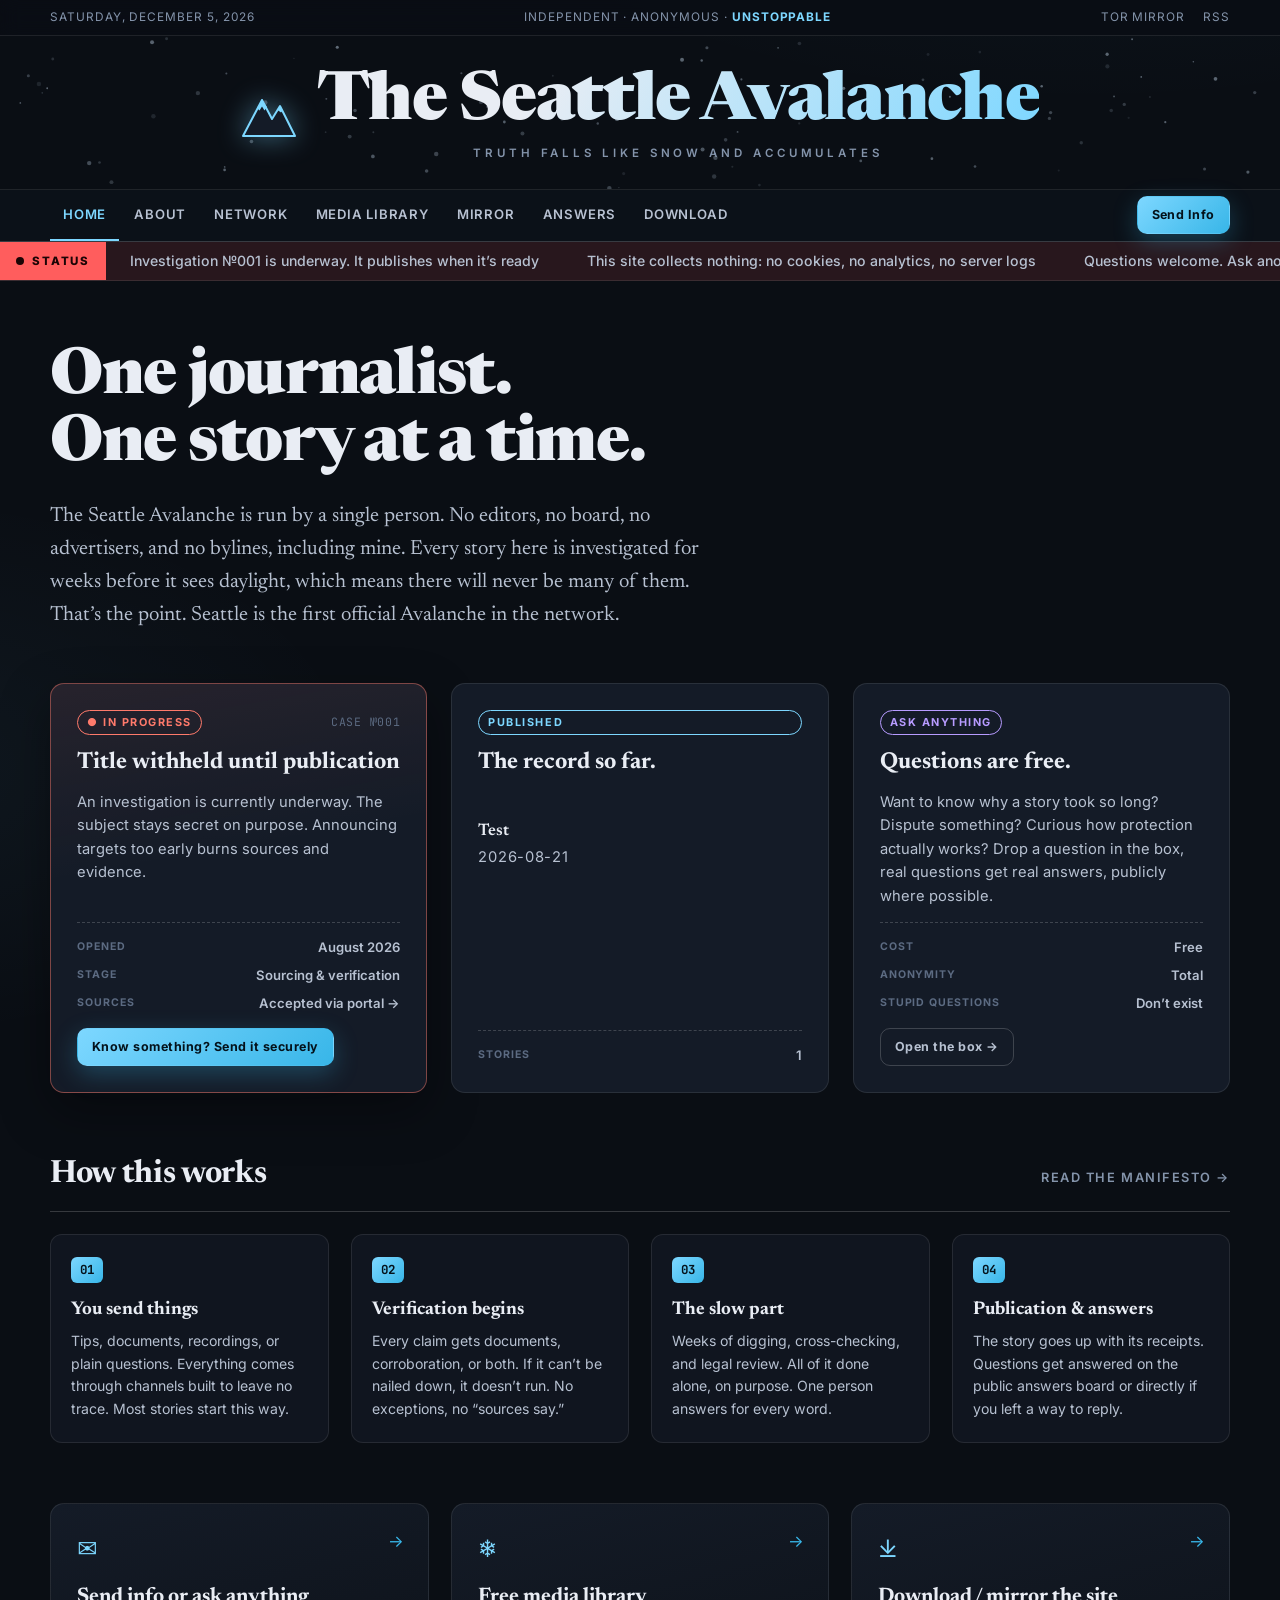
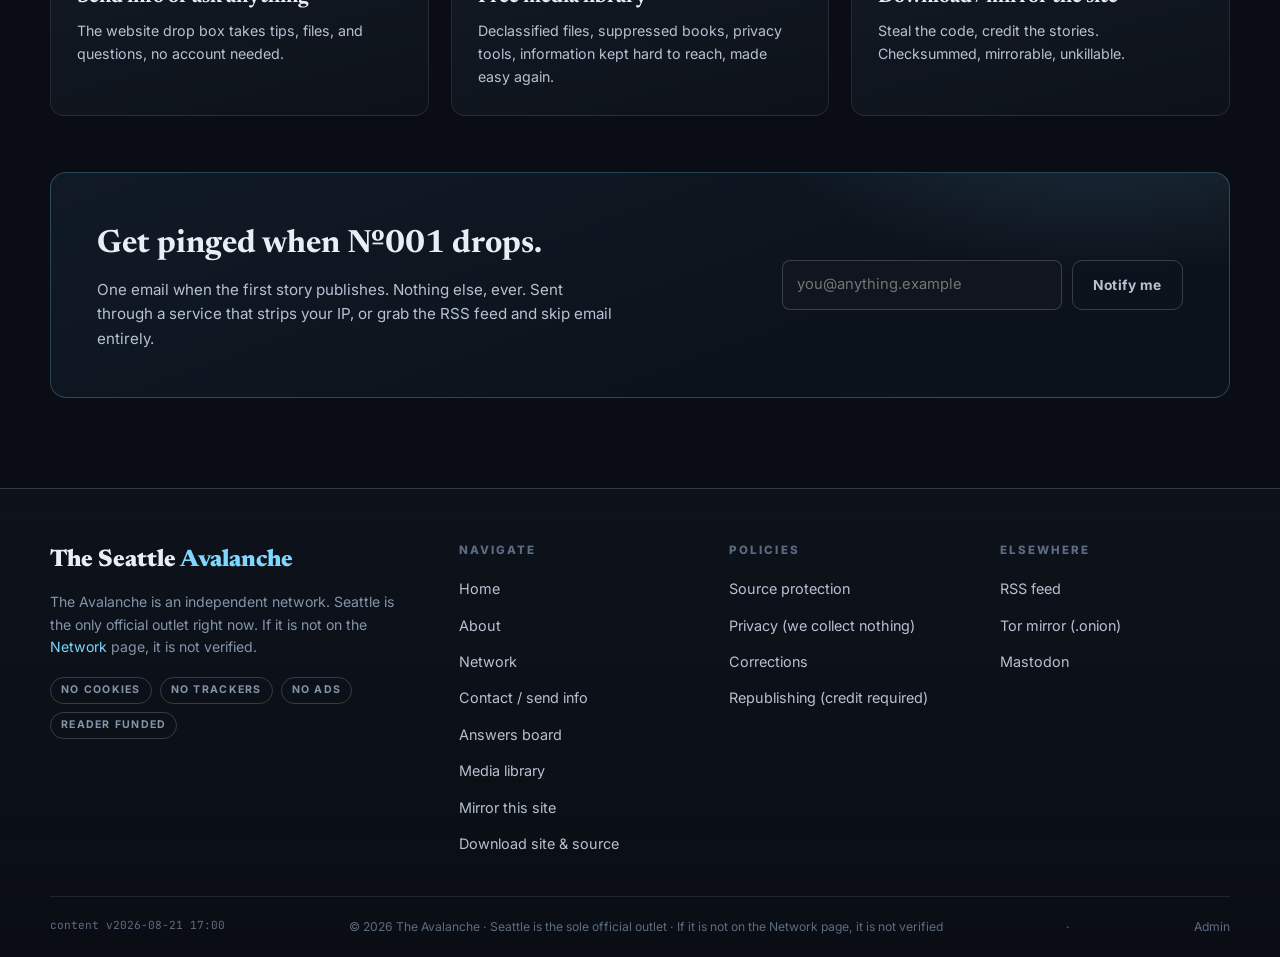
==== index.html @ 43dfa302 "Initial commit: Seattle Avalanche site - network, privatized drop box, admin integration, AI scrub" ====
<!DOCTYPE html>
<html lang="en">
<head>
  <meta charset="UTF-8" />
  <meta name="viewport" content="width=device-width, initial-scale=1.0" />
  <title>The Seattle Avalanche | Independent. Anonymous. Unstoppable.</title>
  <meta name="description" content="The Seattle Avalanche is a one-person, reader-funded newsroom. No ads, no trackers, no bylines. Few stories, each one earned." />
  <meta name="referrer" content="no-referrer" />
  <link rel="icon" href="data:image/svg+xml,%3Csvg xmlns='http://www.w3.org/2000/svg' viewBox='0 0 32 32'%3E%3Crect width='32' height='32' rx='6' fill='%230a0e14'/%3E%3Cpath d='M4 26 L13 9 L18 18 L21 13 L28 26 Z' fill='%237dd7ff'/%3E%3C/svg%3E" />
  <link rel="preconnect" href="https://fonts.googleapis.com" />
  <link rel="preconnect" href="https://fonts.gstatic.com" crossorigin />
  <link href="https://fonts.googleapis.com/css2?family=Newsreader:ital,opsz,wght@0,6..72,400..800;1,6..72,400..800&family=Inter:wght@400;500;600;700;800&family=JetBrains+Mono:wght@400;700&display=swap" rel="stylesheet" />
  <link rel="stylesheet" href="css/styles.css" />
  <script src="js/script.js" defer></script>
  <script src="js/content.js" defer></script>
  <script src="js/site.js" defer></script>
</head>
<body>
  <a class="skip-link" href="#main">Skip to content</a>

  <!-- ================= Header ================= -->
  <header>
    <div class="topbar">
      <div class="container topbar-inner">
        <span data-date>Friday, August 21, 2026</span>
        <span class="tagline">Independent · Anonymous · <em>Unstoppable</em></span>
        <nav class="topbar-links" aria-label="Utility">
          <a href="#" title="Onion service coming soon">Tor Mirror</a>
          <a href="#">RSS</a>
        </nav>
      </div>
    </div>

    <div class="masthead">
      <canvas id="snow-canvas" aria-hidden="true"></canvas>
      <div class="container masthead-inner">
        <svg class="logo-mark" width="56" height="46" viewBox="0 0 56 46" fill="none" aria-hidden="true">
          <path d="M2 43 L21 7 L31 26 L39 13 L54 43 Z" fill="#141b27" stroke="#7dd7ff" stroke-width="2" stroke-linejoin="round"/>
          <path d="M16 15 L21 7 L26 14 L23.5 17.5 L21 13.5 L18.5 17.5 Z" fill="#7dd7ff"/>
          <path d="M36.5 17 L39 13 L41.8 17.4 L40 19.5 Z" fill="#7dd7ff"/>
        </svg>
        <div class="masthead-title">
          <a href="index.html"><span>The Seattle Avalanche</span></a>
          <p class="motto">Truth falls like snow and accumulates</p>
        </div>
      </div>
    </div>

    <nav class="navbar" aria-label="Primary">
      <div class="container navbar-inner">
        <button class="nav-toggle" aria-expanded="false" aria-controls="primary-nav">MENU ☰</button>
        <ul class="nav-list" id="primary-nav">
          <li><a href="index.html" aria-current="page">Home</a></li>
          <li><a href="about.html">About</a></li>
          <li><a href="network.html">Network</a></li>
          <li><a href="library.html">Media Library</a></li>
          <li><a href="mirror.html">Mirror</a></li>
          <li><a href="answers.html">Answers</a></li>
          <li><a href="download.html">Download</a></li>
        </ul>
        <a href="submit.html" class="btn btn--primary btn--small nav-cta">Send Info</a>
      </div>
    </nav>
  </header>

  <!-- ================= Site notices ticker ================= -->
  <div class="ticker" role="region" aria-label="Site notices">
    <span class="ticker-label"><span class="dot"></span>Status</span>
    <div class="ticker-track">
      <div class="ticker-content" id="ticker-items">
        <a href="#investigation">Investigation №001 is underway. It publishes when it’s ready</a>
        <a href="about.html">This site collects nothing: no cookies, no analytics, no server logs</a>
        <a href="submit.html">Questions welcome. Ask anonymously through the drop box</a>
        <a href="answers.html">Public answers board is open. Read replies to past questions</a>
        <a href="download.html">Download this entire website, source code included</a>
      </div>
    </div>
  </div>

  <main id="main" class="container">

    <!-- ================= Statement ================= -->
    <section class="statement" data-reveal>
      <h1>One journalist.<br />One story at a time.</h1>
      <p class="lede">
        The Seattle Avalanche is run by a single person. No editors, no board,
        no advertisers, and no bylines, including mine. Every story here is
        investigated for weeks before it sees daylight, which means there will
        never be many of them. That’s the point. Seattle is the first official Avalanche in the network.
      </p>
    </section>

    <!-- ================= Status board ================= -->
    <section aria-label="Newsroom status">
      <div class="status-grid">

        <article class="status-card status-card--active" id="investigation" data-reveal>
          <div class="status-head">
            <span class="chip chip--surveil">● In progress</span>
            <span class="mono-tag" id="case-num">CASE №001</span>
          </div>
          <h2 id="case-title">Title withheld until publication</h2>
          <p id="case-blurb">
            An investigation is currently underway. The subject stays secret on
            purpose, announcing targets too early burns sources and evidence.
            What can be said: it involves public institutions, documents already
            in hand, and people who deserve answers.
          </p>
          <dl class="case-meta">
            <div><dt>Opened</dt><dd id="case-opened">August 2026</dd></div>
            <div><dt>Stage</dt><dd id="case-stage">Sourcing &amp; verification</dd></div>
            <div><dt>Sources</dt><dd>Accepted via portal →</dd></div>
          </dl>
          <a href="submit.html" class="btn btn--primary btn--small" id="case-link">Know something? Send it securely</a>
        </article>

        <article class="status-card" id="pub-slot" data-reveal>
          <div class="status-head">
            <span class="chip chip--local">Published</span>
          </div>
          <h2>Nothing yet.</h2>
          <p>
            No apology here. That’s the standard. The first story lands when it’s done.
            Expect silence between publications and depth within them.
          </p>
          <dl class="case-meta">
            <div><dt>Stories</dt><dd>0</dd></div>
            <div><dt>Weeks per story</dt><dd>All of them</dd></div>
            <div><dt>Rushed takes</dt><dd>0, forever</dd></div>
          </dl>
        </article>

        <article class="status-card" data-reveal>
          <div class="status-head">
            <span class="chip chip--politics">Ask anything</span>
          </div>
          <h2>Questions are free.</h2>
          <p>
            Want to know why a story took so long? Dispute something? Curious
            how protection actually works? Drop a question in the box, real
            questions get real answers, publicly where possible.
          </p>
          <dl class="case-meta">
            <div><dt>Cost</dt><dd>Free</dd></div>
            <div><dt>Anonymity</dt><dd>Total</dd></div>
            <div><dt>Stupid questions</dt><dd>Don’t exist</dd></div>
          </dl>
          <a href="submit.html" class="btn btn--ghost btn--small">Open the box →</a>
        </article>

      </div>
    </section>

    <!-- ================= How this works ================= -->
    <section aria-label="How this works">
      <div class="section-head" data-reveal>
        <h2>How this works</h2>
        <a href="about.html" class="more">Read the manifesto →</a>
      </div>
      <div class="steps-row">
        <div class="how-step" data-reveal>
          <span class="num">01</span>
          <h3>You send things</h3>
          <p>Tips, documents, recordings, or plain questions. Everything comes through channels built to leave no trace. Most stories start this way.</p>
        </div>
        <div class="how-step" data-reveal>
          <span class="num">02</span>
          <h3>Verification begins</h3>
          <p>Every claim gets documents, corroboration, or both. If it can’t be nailed down, it doesn’t run. No exceptions, no “sources say.”</p>
        </div>
        <div class="how-step" data-reveal>
          <span class="num">03</span>
          <h3>The slow part</h3>
          <p>Weeks of digging, cross-checking, and legal review. All of it done alone, on purpose. One person answers for every word.</p>
        </div>
        <div class="how-step" data-reveal>
          <span class="num">04</span>
          <h3>Publication &amp; answers</h3>
          <p>The story goes up with its receipts. Questions get answered on the public answers board or directly if you left a way to reply.</p>
        </div>
      </div>
    </section>

    <!-- ================= Big CTAs ================= -->
    <section class="cta-trio" aria-label="Explore">
      <a href="submit.html" class="cta-card" data-reveal>
        <span class="cta-icon">✉</span>
        <h3>Send info or ask anything</h3>
        <p>The website drop box takes tips, files, and questions, no account needed.</p>
        <span class="cta-arrow">→</span>
      </a>
      <a href="library.html" class="cta-card" data-reveal>
        <span class="cta-icon">❄</span>
        <h3>Free media library</h3>
        <p>Declassified files, suppressed books, privacy tools, information kept hard to reach, made easy again.</p>
        <span class="cta-arrow">→</span>
      </a>
      <a href="download.html" class="cta-card" data-reveal>
        <span class="cta-icon">⤓</span>
        <h3>Download / mirror the site</h3>
        <p>Steal the code, credit the stories. Checksummed, mirrorable, unkillable.</p>
        <span class="cta-arrow">→</span>
      </a>
    </section>

    <!-- ================= Notify ================= -->
    <section class="notify-band" data-reveal>
      <div>
        <h2>Get pinged when №001 drops.</h2>
        <p>One email when the first story publishes. Nothing else, ever. Sent through a service that strips your IP, or grab the RSS feed and skip email entirely.</p>
      </div>
      <form class="notify-form" action="#" method="post" onsubmit="return false;">
        <label for="nl-email" hidden>Your email</label>
        <input id="nl-email" type="email" placeholder="you@anything.example" autocomplete="email" />
        <button type="submit" class="btn btn--ghost">Notify me</button>
      </form>
    </section>

  </main>

  <!-- ================= Footer ================= -->
  <footer class="site-footer">
    <div class="container">
      <div class="footer-grid">
        <div class="footer-brand">
          <div class="foot-logo">The Seattle <span>Avalanche</span></div>
          <p>The Avalanche is an independent network. Seattle is the only official outlet right now. If it is not on the <a href="network.html">Network</a> page, it is not verified.</p>
          <div class="privacy-badges">
            <span class="badge">No cookies</span>
            <span class="badge">No trackers</span>
            <span class="badge">No ads</span>
            <span class="badge">Reader funded</span>
          </div>
        </div>

        <div class="footer-col">
          <h4>Navigate</h4>
          <ul>
            <li><a href="index.html">Home</a></li>
            <li><a href="about.html">About</a></li>
          <li><a href="network.html">Network</a></li>
            <li><a href="submit.html">Contact / send info</a></li>
            <li><a href="answers.html">Answers board</a></li>
            <li><a href="library.html">Media library</a></li>
            <li><a href="mirror.html">Mirror this site</a></li>
            <li><a href="download.html">Download site &amp; source</a></li>
          </ul>
        </div>

        <div class="footer-col">
          <h4>Policies</h4>
          <ul>
            <li><a href="about.html#faq">Source protection</a></li>
            <li><a href="about.html#faq">Privacy (we collect nothing)</a></li>
            <li><a href="#">Corrections</a></li>
            <li><a href="#">Republishing (credit required)</a></li>
          </ul>
        </div>

        <div class="footer-col">
          <h4>Elsewhere</h4>
          <ul>
            <li><a href="#">RSS feed</a></li>
            <li><a href="#">Tor mirror (.onion)</a></li>
            <li><a href="#">Mastodon</a></li>
          </ul>
        </div>
      </div>

      <div class="footer-bottom">
        <span class="mono" id="ver-stamp"></span>
        <span>© 2026 The Avalanche · Seattle is the sole official outlet · If it is not on the Network page, it is not verified</span> · <a href="admin.html" style="color:var(--faint);text-decoration:none;" title="Staff login">Admin</a>
      </div>
    </div>
  </footer>
</body>
</html>
---- css/styles.css ----
/* ==========================================================================
   THE SEATTLE AVALANCHE — base stylesheet
   Dark editorial theme. No trackers, no frameworks, no build step.
   ========================================================================== */

/* ---------- Tokens ---------- */
:root {
  --bg: #0a0e14;
  --bg-raise: #10151f;
  --surface: #141b27;
  --surface-2: #1a2333;
  --line: rgba(255, 255, 255, 0.09);
  --line-strong: rgba(255, 255, 255, 0.18);

  --text: #e9edf4;
  --text-soft: #b7c1d1;
  --muted: #8494ab;
  --faint: #5c6b82;

  --ice: #7dd7ff;
  --ice-deep: #38b6e8;
  --ice-glow: rgba(125, 215, 255, 0.14);
  --alert: #ff5d5d;
  --alert-dim: rgba(255, 93, 93, 0.12);

  --font-serif: "Newsreader", Georgia, "Times New Roman", serif;
  --font-sans: "Inter", system-ui, -apple-system, "Segoe UI", sans-serif;
  --font-mono: "JetBrains Mono", ui-monospace, Consolas, monospace;

  --container: 1180px;
  --radius: 10px;
  --shadow: 0 18px 50px rgba(0, 0, 0, 0.45);
}

/* ---------- Reset ---------- */
*,
*::before,
*::after {
  box-sizing: border-box;
  margin: 0;
  padding: 0;
}

html {
  scroll-behavior: smooth;
  -webkit-text-size-adjust: 100%;
}

body {
  background:
    radial-gradient(1200px 600px at 85% -10%, rgba(56, 182, 232, 0.07), transparent 60%),
    radial-gradient(900px 500px at -10% 30%, rgba(125, 215, 255, 0.05), transparent 55%),
    var(--bg);
  color: var(--text);
  font-family: var(--font-sans);
  font-size: 16.5px;
  line-height: 1.6;
  min-height: 100vh;
}

img,
svg {
  display: block;
  max-width: 100%;
}

a {
  color: var(--ice);
  text-decoration: none;
  transition: color 0.15s ease;
}

a:hover {
  color: #fff;
}

::selection {
  background: var(--ice);
  color: #04121b;
}

button {
  font-family: inherit;
  cursor: pointer;
}

/* ---------- Layout utilities ---------- */
.container {
  width: min(var(--container), calc(100% - 48px));
  margin-inline: auto;
}

.section-head {
  display: flex;
  align-items: baseline;
  justify-content: space-between;
  gap: 16px;
  margin: 56px 0 22px;
  border-bottom: 1px solid var(--line-strong);
  padding-bottom: 10px;
}

.section-head h2,
.section-head .h-serif {
  font-family: var(--font-serif);
  font-weight: 700;
  font-size: clamp(1.5rem, 3vw, 2rem);
  letter-spacing: -0.01em;
}

.section-head a.more {
  font-family: var(--font-sans);
  font-size: 0.8rem;
  font-weight: 600;
  text-transform: uppercase;
  letter-spacing: 0.12em;
  color: var(--muted);
  white-space: nowrap;
}

.section-head a.more:hover {
  color: var(--ice);
}

.skip-link {
  position: absolute;
  left: -9999px;
  top: 0;
  background: var(--ice);
  color: #04121b;
  padding: 10px 16px;
  z-index: 200;
  font-weight: 700;
}

.skip-link:focus {
  left: 12px;
  top: 12px;
}

/* ---------- Chips (category tags) ---------- */
.chip {
  display: inline-block;
  font-size: 0.68rem;
  font-weight: 700;
  letter-spacing: 0.14em;
  text-transform: uppercase;
  padding: 3px 9px;
  border-radius: 999px;
  border: 1px solid currentColor;
  line-height: 1.5;
}

.chip--local      { color: #7dd7ff; }
.chip--politics   { color: #b79bff; }
.chip--surveil    { color: #ff7a6b; }
.chip--environ    { color: #6fe0a8; }
.chip--labor      { color: #ffd166; }
.chip--culture    { color: #ff8fd8; }
.chip--housing    { color: #66e3d6; }
.chip--opinion    { color: #9aa9bf; }

/* ---------- Buttons ---------- */
.btn {
  display: inline-flex;
  align-items: center;
  gap: 8px;
  font-weight: 700;
  font-size: 0.86rem;
  letter-spacing: 0.04em;
  border-radius: var(--radius);
  padding: 11px 20px;
  border: 1px solid transparent;
  transition: transform 0.15s ease, box-shadow 0.15s ease, background 0.15s ease;
}

.btn:hover {
  transform: translateY(-1px);
}

.btn--primary {
  background: linear-gradient(135deg, var(--ice), var(--ice-deep));
  color: #04121b;
  box-shadow: 0 8px 24px rgba(56, 182, 232, 0.28);
}

.btn--primary:hover {
  color: #04121b;
  box-shadow: 0 10px 30px rgba(56, 182, 232, 0.42);
}

.btn--ghost {
  border-color: var(--line-strong);
  color: var(--text-soft);
  background: transparent;
}

.btn--ghost:hover {
  border-color: var(--ice);
  color: var(--ice);
}

.btn--small {
  padding: 8px 14px;
  font-size: 0.78rem;
}

/* ==========================================================================
   Header
   ========================================================================== */

.topbar {
  border-bottom: 1px solid var(--line);
  background: rgba(10, 14, 20, 0.85);
  backdrop-filter: blur(10px);
  position: relative;
  z-index: 60;
}

.topbar-inner {
  display: flex;
  align-items: center;
  justify-content: space-between;
  gap: 16px;
  padding: 8px 0;
  font-size: 0.74rem;
  letter-spacing: 0.08em;
  text-transform: uppercase;
  color: var(--muted);
}

.topbar .tagline em {
  color: var(--ice);
  font-style: normal;
  font-weight: 700;
}

.topbar-links {
  display: flex;
  gap: 18px;
}

.topbar-links a {
  color: var(--muted);
}

.topbar-links a:hover {
  color: var(--ice);
}

/* Masthead */
.masthead {
  position: relative;
  overflow: hidden;
  border-bottom: 1px solid var(--line);
}

#snow-canvas {
  position: absolute;
  inset: 0;
  pointer-events: none;
  opacity: 0.75;
}

.masthead-inner {
  position: relative;
  z-index: 2;
  display: flex;
  align-items: center;
  justify-content: center;
  gap: 20px;
  padding: 34px 0 26px;
}

.logo-mark {
  flex: 0 0 auto;
  filter: drop-shadow(0 0 14px rgba(125, 215, 255, 0.45));
}

.masthead-title {
  text-align: center;
}

.masthead-title a {
  display: block;
  font-family: var(--font-serif);
  font-weight: 800;
  font-size: clamp(2.2rem, 6vw, 4.2rem);
  line-height: 1.02;
  letter-spacing: -0.02em;
  color: var(--text);
}

.masthead-title a span {
  background: linear-gradient(120deg, var(--text) 30%, var(--ice));
  -webkit-background-clip: text;
  background-clip: text;
  -webkit-text-fill-color: transparent;
}

.masthead-title .motto {
  margin-top: 6px;
  font-size: 0.72rem;
  font-weight: 600;
  letter-spacing: 0.34em;
  text-transform: uppercase;
  color: var(--muted);
}

/* Nav */
.navbar {
  position: sticky;
  top: 0;
  z-index: 100;
  background: rgba(13, 18, 26, 0.92);
  backdrop-filter: blur(14px);
  border-bottom: 1px solid var(--line-strong);
}

.navbar-inner {
  display: flex;
  align-items: center;
  gap: 8px;
}

.nav-list {
  display: flex;
  align-items: center;
  gap: 2px;
  list-style: none;
  flex: 1;
  overflow-x: auto;
  scrollbar-width: none;
}

.nav-list::-webkit-scrollbar {
  display: none;
}

.nav-list a {
  display: block;
  padding: 14px 13px;
  font-size: 0.82rem;
  font-weight: 600;
  letter-spacing: 0.06em;
  text-transform: uppercase;
  color: var(--text-soft);
  border-bottom: 2px solid transparent;
  white-space: nowrap;
}

.nav-list a:hover {
  color: #fff;
  border-bottom-color: var(--ice);
}

.nav-list a[aria-current="page"] {
  color: var(--ice);
  border-bottom-color: var(--ice);
}

.nav-cta {
  flex: 0 0 auto;
}

.nav-toggle {
  display: none;
  background: none;
  border: 1px solid var(--line-strong);
  border-radius: 8px;
  color: var(--text);
  padding: 8px 12px;
  margin: 8px 0;
  font-size: 0.8rem;
  font-weight: 700;
  letter-spacing: 0.1em;
}

/* ==========================================================================
   Ticker
   ========================================================================== */

.ticker {
  display: flex;
  align-items: stretch;
  border-bottom: 1px solid var(--line);
  background: var(--alert-dim);
  overflow: hidden;
}

.ticker-label {
  flex: 0 0 auto;
  display: flex;
  align-items: center;
  gap: 8px;
  padding: 10px 16px;
  background: var(--alert);
  color: #1b0405;
  font-size: 0.72rem;
  font-weight: 800;
  letter-spacing: 0.16em;
  text-transform: uppercase;
  z-index: 2;
}

.ticker-label .dot {
  width: 8px;
  height: 8px;
  border-radius: 50%;
  background: #1b0405;
  animation: pulse 1.6s infinite;
}

@keyframes pulse {
  0%, 100% { transform: scale(1); opacity: 1; }
  50% { transform: scale(0.6); opacity: 0.5; }
}

.ticker-track {
  flex: 1;
  display: flex;
  align-items: center;
  overflow: hidden;
}

.ticker-content {
  display: flex;
  gap: 48px;
  padding-left: 24px;
  white-space: nowrap;
  animation: ticker-scroll 46s linear infinite;
  will-change: transform;
}

.ticker:hover .ticker-content {
  animation-play-state: paused;
}

.ticker-content a {
  color: var(--text-soft);
  font-size: 0.88rem;
  font-weight: 500;
}

.ticker-content a:hover {
  color: var(--ice);
}

@keyframes ticker-scroll {
  from { transform: translateX(0); }
  to { transform: translateX(-50%); }
}

/* ==========================================================================
   Hero / lead story grid
   ========================================================================== */

.hero-grid {
  display: grid;
  grid-template-columns: 1.65fr 1fr;
  gap: 32px;
  padding-top: 36px;
}

.story-card {
  display: block;
  color: inherit;
  border: 1px solid var(--line);
  border-radius: var(--radius);
  background: var(--surface);
  overflow: hidden;
  transition: transform 0.2s ease, border-color 0.2s ease, box-shadow 0.2s ease;
}

.story-card:hover {
  transform: translateY(-3px);
  border-color: rgba(125, 215, 255, 0.4);
  box-shadow: var(--shadow);
  color: inherit;
}

.story-card .thumb {
  position: relative;
  aspect-ratio: 16 / 9;
  overflow: hidden;
}

.thumb-ph {
  position: absolute;
  inset: 0;
  display: flex;
  align-items: center;
  justify-content: center;
  font-family: var(--font-mono);
  font-size: 0.72rem;
  letter-spacing: 0.22em;
  text-transform: uppercase;
  color: rgba(233, 237, 244, 0.5);
}

.thumb-ph::after {
  content: "";
  position: absolute;
  inset: 0;
  background-image:
    repeating-linear-gradient(45deg, transparent 0 22px, rgba(255, 255, 255, 0.025) 22px 24px),
    repeating-linear-gradient(-45deg, transparent 0 22px, rgba(0, 0, 0, 0.06) 22px 24px);
}

.ph-surveil { background: linear-gradient(135deg, #241019 0%, #3d1520 55%, #57202a 100%); }
.ph-politics { background: linear-gradient(135deg, #171130 0%, #251a44 55%, #33235c 100%); }
.ph-labor { background: linear-gradient(135deg, #241c0c 0%, #3a2d10 55%, #4f3e14 100%); }
.ph-culture { background: linear-gradient(135deg, #250f22 0%, #3a1636 55%, #521f4b 100%); }
.ph-environ { background: linear-gradient(135deg, #0c2018 0%, #143526 55%, #1c4a35 100%); }
.ph-local { background: linear-gradient(135deg, #0d1c2a 0%, #142c42 55%, #1b3c58 100%); }
.ph-housing { background: linear-gradient(135deg, #0c2220 0%, #133834 55%, #1a4d47 100%); }

.story-card .body {
  padding: 20px 22px 22px;
}

.story-card h3 {
  font-family: var(--font-serif);
  font-weight: 700;
  font-size: clamp(1.25rem, 2.4vw, 1.7rem);
  line-height: 1.22;
  margin: 10px 0 10px;
}

.story-card p.dek {
  color: var(--text-soft);
  font-size: 0.94rem;
  margin-bottom: 12px;
}

.byline {
  font-size: 0.76rem;
  letter-spacing: 0.05em;
  color: var(--muted);
  text-transform: uppercase;
}

.byline b {
  color: var(--text-soft);
  font-weight: 600;
}

.hero-side {
  display: grid;
  gap: 22px;
  align-content: start;
}

.hero-side-label {
  font-size: 0.72rem;
  font-weight: 800;
  letter-spacing: 0.2em;
  text-transform: uppercase;
  color: var(--faint);
  border-bottom: 1px solid var(--line);
  padding-bottom: 8px;
}

.side-card {
  display: block;
  color: inherit;
  padding-bottom: 18px;
  border-bottom: 1px solid var(--line);
}

.side-card:last-of-type {
  border-bottom: 0;
}

.side-card:hover h3 {
  color: var(--ice);
}

.side-card h3 {
  font-family: var(--font-serif);
  font-size: 1.12rem;
  font-weight: 600;
  line-height: 1.28;
  margin: 8px 0 6px;
  transition: color 0.15s ease;
}

/* ==========================================================================
   Latest headlines list
   ========================================================================== */

.latest-grid {
  display: grid;
  grid-template-columns: 1fr 340px;
  gap: 48px;
  align-items: start;
}

.headline-row {
  display: grid;
  grid-template-columns: 132px 1fr;
  gap: 20px;
  padding: 20px 0;
  border-bottom: 1px solid var(--line);
  color: inherit;
}

.headline-row:last-child {
  border-bottom: 0;
}

.headline-row .thumb-sm {
  aspect-ratio: 4 / 3;
  border-radius: 8px;
  position: relative;
  overflow: hidden;
}

.thumb-sm .thumb-ph {
  font-size: 0.58rem;
}

.headline-row:hover h3 {
  color: var(--ice);
}

.headline-row h3 {
  font-family: var(--font-serif);
  font-size: 1.28rem;
  font-weight: 600;
  line-height: 1.26;
  margin: 6px 0 6px;
  transition: color 0.15s ease;
}

.headline-row p {
  color: var(--text-soft);
  font-size: 0.92rem;
}

.meta-line {
  display: flex;
  gap: 14px;
  font-size: 0.74rem;
  color: var(--faint);
  text-transform: uppercase;
  letter-spacing: 0.07em;
}

/* Sidebar modules */
.sidebar {
  display: grid;
  gap: 28px;
}

.module {
  border: 1px solid var(--line);
  border-radius: var(--radius);
  background: var(--surface);
  padding: 22px;
}

.module h3.module-title {
  font-size: 0.74rem;
  font-weight: 800;
  letter-spacing: 0.2em;
  text-transform: uppercase;
  color: var(--muted);
  margin-bottom: 16px;
}

.most-read ol {
  list-style: none;
  counter-reset: rank;
}

.most-read li {
  counter-increment: rank;
  padding: 12px 0;
  border-bottom: 1px solid var(--line);
}

.most-read li:last-child {
  border-bottom: 0;
}

.most-read a {
  display: flex;
  gap: 14px;
  align-items: baseline;
  color: inherit;
}

.most-read a::before {
  content: counter(rank, decimal-leading-zero);
  font-family: var(--font-mono);
  font-size: 0.95rem;
  color: var(--ice-deep);
  font-weight: 700;
}

.most-read a:hover {
  color: var(--ice);
}

.most-read .t {
  font-family: var(--font-serif);
  font-size: 1rem;
  line-height: 1.3;
}

/* Newsletter */
.newsletter input[type="email"] {
  width: 100%;
  background: var(--bg-raise);
  border: 1px solid var(--line-strong);
  border-radius: 8px;
  color: var(--text);
  font: inherit;
  font-size: 0.92rem;
  padding: 12px 14px;
  margin-bottom: 10px;
}

.newsletter input[type="email"]:focus {
  outline: 2px solid var(--ice);
  outline-offset: 1px;
  border-color: transparent;
}

.newsletter .fineprint {
  margin-top: 12px;
  font-size: 0.74rem;
  color: var(--faint);
  line-height: 1.5;
}

/* ==========================================================================
   Anonymous tips CTA band
   ========================================================================== */

.tip-band {
  margin: 64px 0;
  position: relative;
  overflow: hidden;
  border: 1px solid rgba(125, 215, 255, 0.25);
  border-radius: 16px;
  background:
    radial-gradient(600px 300px at 90% -20%, rgba(125, 215, 255, 0.16), transparent 60%),
    linear-gradient(160deg, #101a26, #0c121b 70%);
  padding: clamp(32px, 5vw, 56px);
  display: grid;
  grid-template-columns: 1.4fr auto;
  gap: 28px;
  align-items: center;
}

.tip-band h2 {
  font-family: var(--font-serif);
  font-size: clamp(1.6rem, 3.4vw, 2.3rem);
  font-weight: 700;
  line-height: 1.15;
  margin-bottom: 10px;
}

.tip-band p {
  color: var(--text-soft);
  max-width: 56ch;
}

.tip-band .actions {
  display: grid;
  gap: 12px;
  justify-items: stretch;
}

/* ==========================================================================
   Section columns (homepage bottom)
   ========================================================================== */

.columns-grid {
  display: grid;
  grid-template-columns: repeat(3, 1fr);
  gap: 32px;
}

.col-block h3.col-title {
  font-family: var(--font-serif);
  font-size: 1.3rem;
  padding-bottom: 10px;
  margin-bottom: 6px;
  border-bottom: 2px solid var(--ice-deep);
  display: inline-block;
}

.mini-story {
  display: block;
  color: inherit;
  padding: 14px 0;
  border-bottom: 1px solid var(--line);
}

.mini-story:last-child {
  border-bottom: 0;
}

.mini-story h4 {
  font-family: var(--font-serif);
  font-size: 1.05rem;
  font-weight: 600;
  line-height: 1.3;
  margin: 6px 0 4px;
}

.mini-story:hover h4 {
  color: var(--ice);
}

/* ==========================================================================
   Article page
   ========================================================================== */

.article-wrap {
  max-width: 760px;
  margin-inline: auto;
  padding-top: 44px;
}

.article-head .chip {
  margin-bottom: 16px;
}

.article-head h1 {
  font-family: var(--font-serif);
  font-size: clamp(2rem, 5vw, 3.1rem);
  font-weight: 800;
  line-height: 1.1;
  letter-spacing: -0.015em;
  margin-bottom: 18px;
}

.article-head .dek {
  font-size: 1.18rem;
  color: var(--text-soft);
  font-family: var(--font-serif);
  font-style: italic;
  line-height: 1.45;
  margin-bottom: 24px;
}

.article-meta {
  display: flex;
  flex-wrap: wrap;
  gap: 10px 22px;
  align-items: center;
  padding: 16px 0;
  border-top: 1px solid var(--line-strong);
  border-bottom: 1px solid var(--line);
  font-size: 0.78rem;
  color: var(--muted);
  text-transform: uppercase;
  letter-spacing: 0.08em;
}

.article-meta .avatar {
  width: 40px;
  height: 40px;
  border-radius: 50%;
  display: grid;
  place-items: center;
  font-family: var(--font-mono);
  font-size: 0.7rem;
  font-weight: 700;
  color: var(--ice);
  background: var(--ice-glow);
  border: 1px solid rgba(125, 215, 255, 0.35);
}

.article-body {
  padding: 30px 0 10px;
  font-size: 1.08rem;
  line-height: 1.75;
  color: var(--text-soft);
}

.article-body > p + p {
  margin-top: 1.2em;
}

.article-body > p:first-of-type::first-letter {
  font-family: var(--font-serif);
  font-size: 3.6em;
  font-weight: 700;
  float: left;
  line-height: 0.85;
  padding-right: 10px;
  color: var(--ice);
}

.article-body strong {
  color: var(--text);
}

.article-body a {
  text-decoration: underline;
  text-decoration-color: rgba(125, 215, 255, 0.5);
  text-underline-offset: 3px;
}

.pull-quote {
  margin: 36px 0;
  padding-left: 24px;
  border-left: 3px solid var(--ice);
  font-family: var(--font-serif);
  font-size: 1.5rem;
  font-style: italic;
  line-height: 1.35;
  color: var(--text);
}

.pull-quote cite {
  display: block;
  margin-top: 10px;
  font-family: var(--font-sans);
  font-size: 0.76rem;
  font-style: normal;
  letter-spacing: 0.12em;
  text-transform: uppercase;
  color: var(--muted);
}

.article-foot {
  margin-top: 40px;
  padding: 18px 20px;
  border: 1px dashed var(--line-strong);
  border-radius: var(--radius);
  font-size: 0.84rem;
  color: var(--muted);
}

.tags-row {
  display: flex;
  flex-wrap: wrap;
  gap: 8px;
  margin: 26px 0;
}

.related {
  margin: 64px 0;
}

.related-grid {
  display: grid;
  grid-template-columns: repeat(3, 1fr);
  gap: 24px;
}

/* ==========================================================================
   About page
   ========================================================================== */

.page-hero {
  padding: 60px 0 10px;
  max-width: 820px;
}

.page-hero h1 {
  font-family: var(--font-serif);
  font-size: clamp(2.2rem, 5.5vw, 3.4rem);
  font-weight: 800;
  line-height: 1.08;
  margin-bottom: 18px;
}

.page-hero .lede {
  font-size: 1.2rem;
  color: var(--text-soft);
  font-family: var(--font-serif);
  font-style: italic;
}

.principles-grid {
  display: grid;
  grid-template-columns: repeat(auto-fit, minmax(240px, 1fr));
  gap: 22px;
  margin-top: 40px;
}

.principle {
  border: 1px solid var(--line);
  border-radius: var(--radius);
  background: var(--surface);
  padding: 24px;
  transition: border-color 0.2s ease, transform 0.2s ease;
}

.principle:hover {
  border-color: rgba(125, 215, 255, 0.35);
  transform: translateY(-2px);
}

.principle .glyph {
  font-size: 1.4rem;
  margin-bottom: 12px;
  color: var(--ice);
}

.principle h3 {
  font-family: var(--font-serif);
  font-size: 1.2rem;
  margin-bottom: 8px;
}

.principle p {
  font-size: 0.9rem;
  color: var(--text-soft);
}

.prose-block {
  max-width: 720px;
  margin-top: 44px;
  color: var(--text-soft);
  font-size: 1.03rem;
  line-height: 1.75;
}

.prose-block p + p {
  margin-top: 1.1em;
}

.prose-block h2 {
  font-family: var(--font-serif);
  color: var(--text);
  font-size: 1.7rem;
  margin: 40px 0 14px;
}

/* FAQ */
.faq details {
  border: 1px solid var(--line);
  border-radius: var(--radius);
  background: var(--surface);
  margin-bottom: 12px;
  overflow: hidden;
}

.faq summary {
  cursor: pointer;
  list-style: none;
  display: flex;
  justify-content: space-between;
  align-items: center;
  gap: 16px;
  padding: 18px 20px;
  font-weight: 600;
  font-size: 0.98rem;
}

.faq summary::-webkit-details-marker {
  display: none;
}

.faq summary::after {
  content: "+";
  font-family: var(--font-mono);
  font-size: 1.2rem;
  color: var(--ice);
  transition: transform 0.2s ease;
}

.faq details[open] summary::after {
  transform: rotate(45deg);
}

.faq details .answer {
  padding: 0 20px 20px;
  color: var(--text-soft);
  font-size: 0.94rem;
  line-height: 1.65;
}

.faq {
  margin-top: 40px;
  max-width: 780px;
}

/* ==========================================================================
   Submit / tips page
   ========================================================================== */

.warn-banner {
  margin-top: 36px;
  display: flex;
  gap: 14px;
  border: 1px solid rgba(255, 209, 102, 0.35);
  background: rgba(255, 209, 102, 0.07);
  border-radius: var(--radius);
  padding: 18px 20px;
  color: #ffe3a1;
  font-size: 0.92rem;
  line-height: 1.55;
}

.warn-banner .icon {
  font-size: 1.2rem;
  line-height: 1.4;
}

.channel-grid {
  display: grid;
  grid-template-columns: repeat(auto-fit, minmax(260px, 1fr));
  gap: 22px;
  margin-top: 36px;
}

.channel {
  position: relative;
  border: 1px solid var(--line);
  border-radius: var(--radius);
  background: var(--surface);
  padding: 24px;
  display: grid;
  gap: 12px;
  align-content: start;
  transition: border-color 0.2s ease;
}

.channel:hover {
  border-color: rgba(125, 215, 255, 0.35);
}

.channel .rank {
  position: absolute;
  top: -11px;
  left: 20px;
  background: linear-gradient(135deg, var(--ice), var(--ice-deep));
  color: #04121b;
  font-size: 0.68rem;
  font-weight: 800;
  letter-spacing: 0.1em;
  text-transform: uppercase;
  border-radius: 999px;
  padding: 3px 10px;
}

.channel h3 {
  font-family: var(--font-serif);
  font-size: 1.25rem;
}

.channel p {
  font-size: 0.89rem;
  color: var(--text-soft);
}

.copy-field {
  display: flex;
  gap: 8px;
  align-items: stretch;
}

.copy-field code {
  flex: 1;
  min-width: 0;
  font-family: var(--font-mono);
  font-size: 0.76rem;
  background: var(--bg-raise);
  border: 1px solid var(--line);
  border-radius: 8px;
  padding: 10px 12px;
  overflow-x: auto;
  white-space: nowrap;
  color: var(--ice);
}

.copy-btn {
  flex: 0 0 auto;
  background: var(--surface-2);
  color: var(--text-soft);
  border: 1px solid var(--line-strong);
  border-radius: 8px;
  font-size: 0.72rem;
  font-weight: 700;
  letter-spacing: 0.06em;
  text-transform: uppercase;
  padding: 0 14px;
  transition: all 0.15s ease;
}

.copy-btn:hover {
  color: var(--ice);
  border-color: var(--ice);
}

.copy-btn.copied {
  color: #6fe0a8;
  border-color: #6fe0a8;
}

.safety-checklist {
  max-width: 760px;
  margin-top: 48px;
  border: 1px solid var(--line);
  border-radius: var(--radius);
  background: var(--surface);
  padding: 28px 30px;
}

.safety-checklist h2 {
  font-family: var(--font-serif);
  font-size: 1.5rem;
  margin-bottom: 16px;
}

.safety-checklist ul {
  list-style: none;
}

.safety-checklist li {
  position: relative;
  padding: 10px 0 10px 34px;
  border-bottom: 1px solid var(--line);
  color: var(--text-soft);
  font-size: 0.95rem;
}

.safety-checklist li:last-child {
  border-bottom: 0;
}

.safety-checklist li::before {
  content: "✓";
  position: absolute;
  left: 4px;
  top: 9px;
  width: 20px;
  height: 20px;
  border-radius: 50%;
  display: grid;
  place-items: center;
  font-size: 0.7rem;
  font-weight: 800;
  color: #04121b;
  background: #6fe0a8;
}

.pgp-block {
  max-width: 760px;
  margin-top: 32px;
}

.pgp-block pre {
  font-family: var(--font-mono);
  font-size: 0.72rem;
  line-height: 1.5;
  background: var(--bg-raise);
  border: 1px solid var(--line);
  border-radius: var(--radius);
  padding: 20px;
  overflow-x: auto;
  color: var(--text-soft);
  user-select: all;
}

.steps-timeline {
  margin-top: 48px;
  max-width: 760px;
}

.step {
  display: grid;
  grid-template-columns: 44px 1fr;
  gap: 18px;
  padding: 18px 0;
  border-bottom: 1px solid var(--line);
}

.step:last-child {
  border-bottom: 0;
}

.step .num {
  width: 34px;
  height: 34px;
  border-radius: 50%;
  display: grid;
  place-items: center;
  font-family: var(--font-mono);
  font-size: 0.85rem;
  font-weight: 700;
  color: var(--ice);
  border: 1px solid rgba(125, 215, 255, 0.4);
  background: var(--ice-glow);
}

.step h3 {
  font-family: var(--font-serif);
  font-size: 1.15rem;
  margin-bottom: 4px;
}

.step p {
  font-size: 0.92rem;
  color: var(--text-soft);
}

/* ==========================================================================
   Footer
   ========================================================================== */

.site-footer {
  margin-top: 90px;
  border-top: 1px solid var(--line-strong);
  background: linear-gradient(180deg, rgba(16, 21, 31, 0.6), rgba(10, 14, 20, 1));
}

.footer-grid {
  display: grid;
  grid-template-columns: 1.6fr 1fr 1fr 1fr;
  gap: 40px;
  padding: 52px 0 40px;
}

.footer-brand .foot-logo {
  font-family: var(--font-serif);
  font-size: 1.5rem;
  font-weight: 800;
}

.footer-brand .foot-logo span {
  color: var(--ice);
}

.footer-brand p {
  margin-top: 12px;
  font-size: 0.88rem;
  color: var(--muted);
  max-width: 40ch;
}

.privacy-badges {
  display: flex;
  flex-wrap: wrap;
  gap: 8px;
  margin-top: 18px;
}

.badge {
  font-size: 0.66rem;
  font-weight: 700;
  letter-spacing: 0.12em;
  text-transform: uppercase;
  color: var(--muted);
  border: 1px solid var(--line-strong);
  border-radius: 999px;
  padding: 4px 10px;
}

.footer-col h4 {
  font-size: 0.72rem;
  font-weight: 800;
  letter-spacing: 0.18em;
  text-transform: uppercase;
  color: var(--faint);
  margin-bottom: 16px;
}

.footer-col ul {
  list-style: none;
  display: grid;
  gap: 10px;
}

.footer-col a {
  color: var(--text-soft);
  font-size: 0.9rem;
}

.footer-col a:hover {
  color: var(--ice);
}

.footer-bottom {
  border-top: 1px solid var(--line);
  padding: 20px 0;
  display: flex;
  flex-wrap: wrap;
  justify-content: space-between;
  gap: 12px;
  font-size: 0.76rem;
  color: var(--faint);
}

.footer-bottom .mono {
  font-family: var(--font-mono);
  font-size: 0.7rem;
}

/* ==========================================================================
   Reveal animations
   ========================================================================== */

[data-reveal] {
  opacity: 0;
  transform: translateY(18px);
  transition: opacity 0.6s ease, transform 0.6s ease;
}

[data-reveal].revealed {
  opacity: 1;
  transform: none;
}

@media (prefers-reduced-motion: reduce) {
  html { scroll-behavior: auto; }
  [data-reveal] { opacity: 1; transform: none; transition: none; }
  .ticker-content { animation: none; }
  .ticker-label .dot { animation: none; }
  * { transition-duration: 0.01ms !important; animation-duration: 0.01ms !important; }
}

/* ==========================================================================
   Responsive
   ========================================================================== */

@media (max-width: 1020px) {
  .latest-grid {
    grid-template-columns: 1fr;
  }
  .footer-grid {
    grid-template-columns: 1fr 1fr;
  }
}

@media (max-width: 860px) {
  .hero-grid {
    grid-template-columns: 1fr;
  }
  .columns-grid,
  .related-grid {
    grid-template-columns: 1fr;
  }
  .tip-band {
    grid-template-columns: 1fr;
  }
  .tip-band .actions {
    justify-items: start;
  }
}

@media (max-width: 720px) {
  .topbar-inner {
    justify-content: center;
    text-align: center;
  }
  .topbar-links {
    display: none;
  }
  .nav-toggle {
    display: block;
  }
  .nav-list {
    display: none;
    flex-direction: column;
    align-items: stretch;
    padding-bottom: 10px;
  }
  body.nav-open .nav-list {
    display: flex;
  }
  .nav-cta {
    display: none;
  }
  body.nav-open .nav-cta {
    display: inline-flex;
    margin: 10px 0 16px;
  }
  .headline-row {
    grid-template-columns: 96px 1fr;
    gap: 14px;
  }
}

/* ==========================================================================
   v2 — Statement hero, status board, how-it-works, CTA trio, notify band
   ========================================================================== */

.statement {
  padding: 64px 0 8px;
  max-width: 940px;
}

.statement h1 {
  font-family: var(--font-serif);
  font-weight: 800;
  font-size: clamp(2.4rem, 6vw, 4rem);
  line-height: 1.04;
  letter-spacing: -0.02em;
}

.statement h1 em {
  font-style: italic;
  color: var(--ice);
}

.statement .lede {
  margin-top: 22px;
  font-family: var(--font-serif);
  font-size: clamp(1.08rem, 2vw, 1.28rem);
  line-height: 1.6;
  color: var(--text-soft);
  max-width: 62ch;
}

/* Status board */
.status-grid {
  display: grid;
  grid-template-columns: repeat(3, 1fr);
  gap: 24px;
  margin-top: 44px;
}

.status-card {
  display: flex;
  flex-direction: column;
  gap: 14px;
  border: 1px solid var(--line);
  border-radius: 14px;
  background: var(--surface);
  padding: 26px;
}

.status-card--active {
  border-color: rgba(255, 122, 107, 0.45);
  background:
    linear-gradient(170deg, rgba(255, 122, 107, 0.08), transparent 42%),
    var(--surface);
  box-shadow: 0 18px 50px rgba(0, 0, 0, 0.35);
}

.status-head {
  display: flex;
  justify-content: space-between;
  align-items: center;
  gap: 10px;
  flex-wrap: wrap;
}

.mono-tag {
  font-family: var(--font-mono);
  font-size: 0.72rem;
  color: var(--faint);
  letter-spacing: 0.06em;
}

.status-card h2 {
  font-family: var(--font-serif);
  font-weight: 700;
  font-size: 1.45rem;
  line-height: 1.2;
}

.status-card p {
  font-size: 0.92rem;
  color: var(--text-soft);
  flex: 1;
}

.case-meta {
  margin: auto 0 0;
  padding-top: 14px;
  border-top: 1px dashed var(--line-strong);
  display: grid;
  gap: 7px;
}

.case-meta > div {
  display: flex;
  justify-content: space-between;
  gap: 12px;
  font-size: 0.82rem;
}

.case-meta dt {
  color: var(--faint);
  text-transform: uppercase;
  letter-spacing: 0.09em;
  font-size: 0.66rem;
  font-weight: 700;
  padding-top: 2px;
  white-space: nowrap;
}

.case-meta dd {
  margin: 0;
  color: var(--text-soft);
  font-weight: 600;
  text-align: right;
}

.status-card .btn {
  align-self: flex-start;
}

/* How it works */
.steps-row {
  display: grid;
  grid-template-columns: repeat(4, 1fr);
  gap: 22px;
}

.how-step {
  padding: 20px 20px 22px;
  border: 1px solid var(--line);
  border-radius: 12px;
  background: var(--bg-raise);
}

.how-step .num {
  display: inline-block;
  font-family: var(--font-mono);
  font-size: 0.78rem;
  font-weight: 700;
  color: #04121b;
  background: linear-gradient(135deg, var(--ice), var(--ice-deep));
  border-radius: 6px;
  padding: 3px 9px;
}

.how-step h3 {
  font-family: var(--font-serif);
  font-size: 1.16rem;
  margin: 12px 0 6px;
}

.how-step p {
  font-size: 0.88rem;
  color: var(--text-soft);
}

/* CTA trio */
.cta-trio {
  display: grid;
  grid-template-columns: repeat(3, 1fr);
  gap: 22px;
  margin: 60px 0 8px;
}

.cta-card {
  position: relative;
  display: block;
  color: inherit;
  border: 1px solid var(--line);
  border-radius: 14px;
  padding: 26px;
  background: linear-gradient(165deg, var(--surface), #0d1219);
  transition: transform 0.2s ease, border-color 0.2s ease, box-shadow 0.2s ease;
}

.cta-card:hover {
  transform: translateY(-4px);
  border-color: rgba(125, 215, 255, 0.4);
  box-shadow: var(--shadow);
  color: inherit;
}

.cta-icon {
  font-size: 1.5rem;
  color: var(--ice);
}

.cta-card h3 {
  font-family: var(--font-serif);
  font-size: 1.32rem;
  margin: 12px 0 6px;
}

.cta-card p {
  font-size: 0.89rem;
  color: var(--text-soft);
}

.cta-arrow {
  position: absolute;
  top: 24px;
  right: 24px;
  color: var(--ice-deep);
  transition: transform 0.2s ease;
}

.cta-card:hover .cta-arrow {
  transform: translateX(4px);
}

/* Notify band */
.notify-band {
  display: grid;
  grid-template-columns: 1.35fr auto;
  align-items: center;
  gap: 28px;
  margin: 56px 0 10px;
  padding: clamp(26px, 5vw, 46px);
  border: 1px solid rgba(125, 215, 255, 0.25);
  border-radius: 16px;
  background:
    radial-gradient(600px 280px at 90% -30%, rgba(125, 215, 255, 0.15), transparent 60%),
    linear-gradient(160deg, #101a26, #0c121b 70%);
}

.notify-band h2 {
  font-family: var(--font-serif);
  font-size: clamp(1.4rem, 3vw, 2rem);
  margin-bottom: 8px;
}

.notify-band p {
  color: var(--text-soft);
  font-size: 0.95rem;
  max-width: 52ch;
}

.notify-form {
  display: flex;
  gap: 10px;
  flex-wrap: wrap;
}

.notify-form input[type="email"] {
  width: 280px;
  max-width: 100%;
  background: var(--bg-raise);
  border: 1px solid var(--line-strong);
  border-radius: 8px;
  color: var(--text);
  font: inherit;
  font-size: 0.92rem;
  padding: 12px 14px;
}

.notify-form input[type="email"]:focus {
  outline: 2px solid var(--ice);
  outline-offset: 1px;
  border-color: transparent;
}

/* Info banner (library) */
.info-banner {
  display: flex;
  gap: 14px;
  border: 1px solid rgba(125, 215, 255, 0.3);
  background: rgba(125, 215, 255, 0.06);
  border-radius: var(--radius);
  padding: 16px 20px;
  color: var(--text-soft);
  font-size: 0.9rem;
  line-height: 1.55;
}

.info-banner .icon {
  color: var(--ice);
  font-size: 1.1rem;
}

/* Library cards */
.lib-grid {
  display: grid;
  grid-template-columns: repeat(auto-fit, minmax(300px, 1fr));
  gap: 22px;
  margin-top: 36px;
}

.lib-card {
  border: 1px solid var(--line);
  border-radius: var(--radius);
  background: var(--surface);
  padding: 24px;
  transition: border-color 0.2s ease;
}

.lib-card:hover {
  border-color: rgba(125, 215, 255, 0.3);
}

.lib-card > p.desc {
  font-size: 0.89rem;
  color: var(--text-soft);
  margin-top: 10px;
}

.lib-links {
  list-style: none;
  display: grid;
  gap: 8px;
  margin-top: 16px;
}

.lib-links a {
  display: flex;
  justify-content: space-between;
  align-items: baseline;
  gap: 12px;
  padding: 10px 12px;
  border: 1px solid var(--line);
  border-radius: 8px;
  background: var(--bg-raise);
  color: var(--text-soft);
  font-weight: 600;
  font-size: 0.88rem;
  transition: border-color 0.15s ease, color 0.15s ease;
}

.lib-links a:hover {
  border-color: var(--ice);
  color: var(--ice);
}

.lib-links .src {
  font-family: var(--font-mono);
  font-size: 0.64rem;
  color: var(--faint);
  white-space: nowrap;
}

/* Download page */
.dl-panel {
  margin-top: 36px;
  border: 1px solid rgba(125, 215, 255, 0.3);
  border-radius: 16px;
  background:
    radial-gradient(600px 300px at 85% -20%, rgba(125, 215, 255, 0.14), transparent 60%),
    linear-gradient(160deg, #101a26, #0c121b 70%);
  padding: clamp(26px, 5vw, 46px);
  display: grid;
  grid-template-columns: 1.5fr auto;
  gap: 26px;
  align-items: center;
}

.dl-panel h2 {
  font-family: var(--font-serif);
  font-size: clamp(1.5rem, 3vw, 2.1rem);
  margin-bottom: 8px;
}

.dl-panel p {
  color: var(--text-soft);
  font-size: 0.95rem;
  max-width: 56ch;
}

.dl-actions {
  display: grid;
  gap: 12px;
  justify-items: stretch;
}

.file-table-wrap {
  overflow-x: auto;
  border: 1px solid var(--line);
  border-radius: var(--radius);
  background: var(--surface);
}

.file-table {
  width: 100%;
  border-collapse: collapse;
  font-size: 0.84rem;
  min-width: 560px;
}

.file-table th,
.file-table td {
  text-align: left;
  padding: 11px 14px;
  border-bottom: 1px solid var(--line);
  vertical-align: middle;
}

.file-table th {
  font-size: 0.68rem;
  font-weight: 800;
  letter-spacing: 0.14em;
  text-transform: uppercase;
  color: var(--faint);
  background: var(--bg-raise);
}

.file-table tr:last-child td {
  border-bottom: 0;
}

.file-table td:first-child {
  font-family: var(--font-mono);
  font-size: 0.78rem;
  color: var(--text-soft);
  white-space: nowrap;
}

.hash-cell code {
  display: block;
  font-family: var(--font-mono);
  font-size: 0.66rem;
  color: var(--faint);
  word-break: break-all;
}

.v2-responsive-placeholder { display: none; }

@media (max-width: 1020px) {
  .status-grid { grid-template-columns: 1fr 1fr; }
  .steps-row { grid-template-columns: 1fr 1fr; }
}

@media (max-width: 860px) {
  .status-grid { grid-template-columns: 1fr; }
  .cta-trio { grid-template-columns: 1fr; }
  .notify-band { grid-template-columns: 1fr; }
  .dl-panel { grid-template-columns: 1fr; }
  .dl-actions { justify-items: start; }
}

@media (max-width: 560px) {
  .steps-row { grid-template-columns: 1fr; }
  .notify-form { flex-direction: column; align-items: stretch; }
  .notify-form input[type="email"] { width: 100%; }
}

.ok-msg{background:rgba(111,224,168,.08);border:1px solid #6fe0a8;color:#6fe0a8;border-radius:8px;padding:10px 14px;margin-top:14px}
.bad-msg{background:rgba(255,93,93,.08);border:1px solid #ff5d5d;color:#ff5d5d;border-radius:8px;padding:10px 14px;margin-top:14px}
.form-shell{max-width:760px;border:1px solid var(--line);border-radius:14px;background:var(--surface);padding:28px}
.field{margin-top:16px}
.hint{font-size:.78rem;color:var(--faint);margin-top:6px}
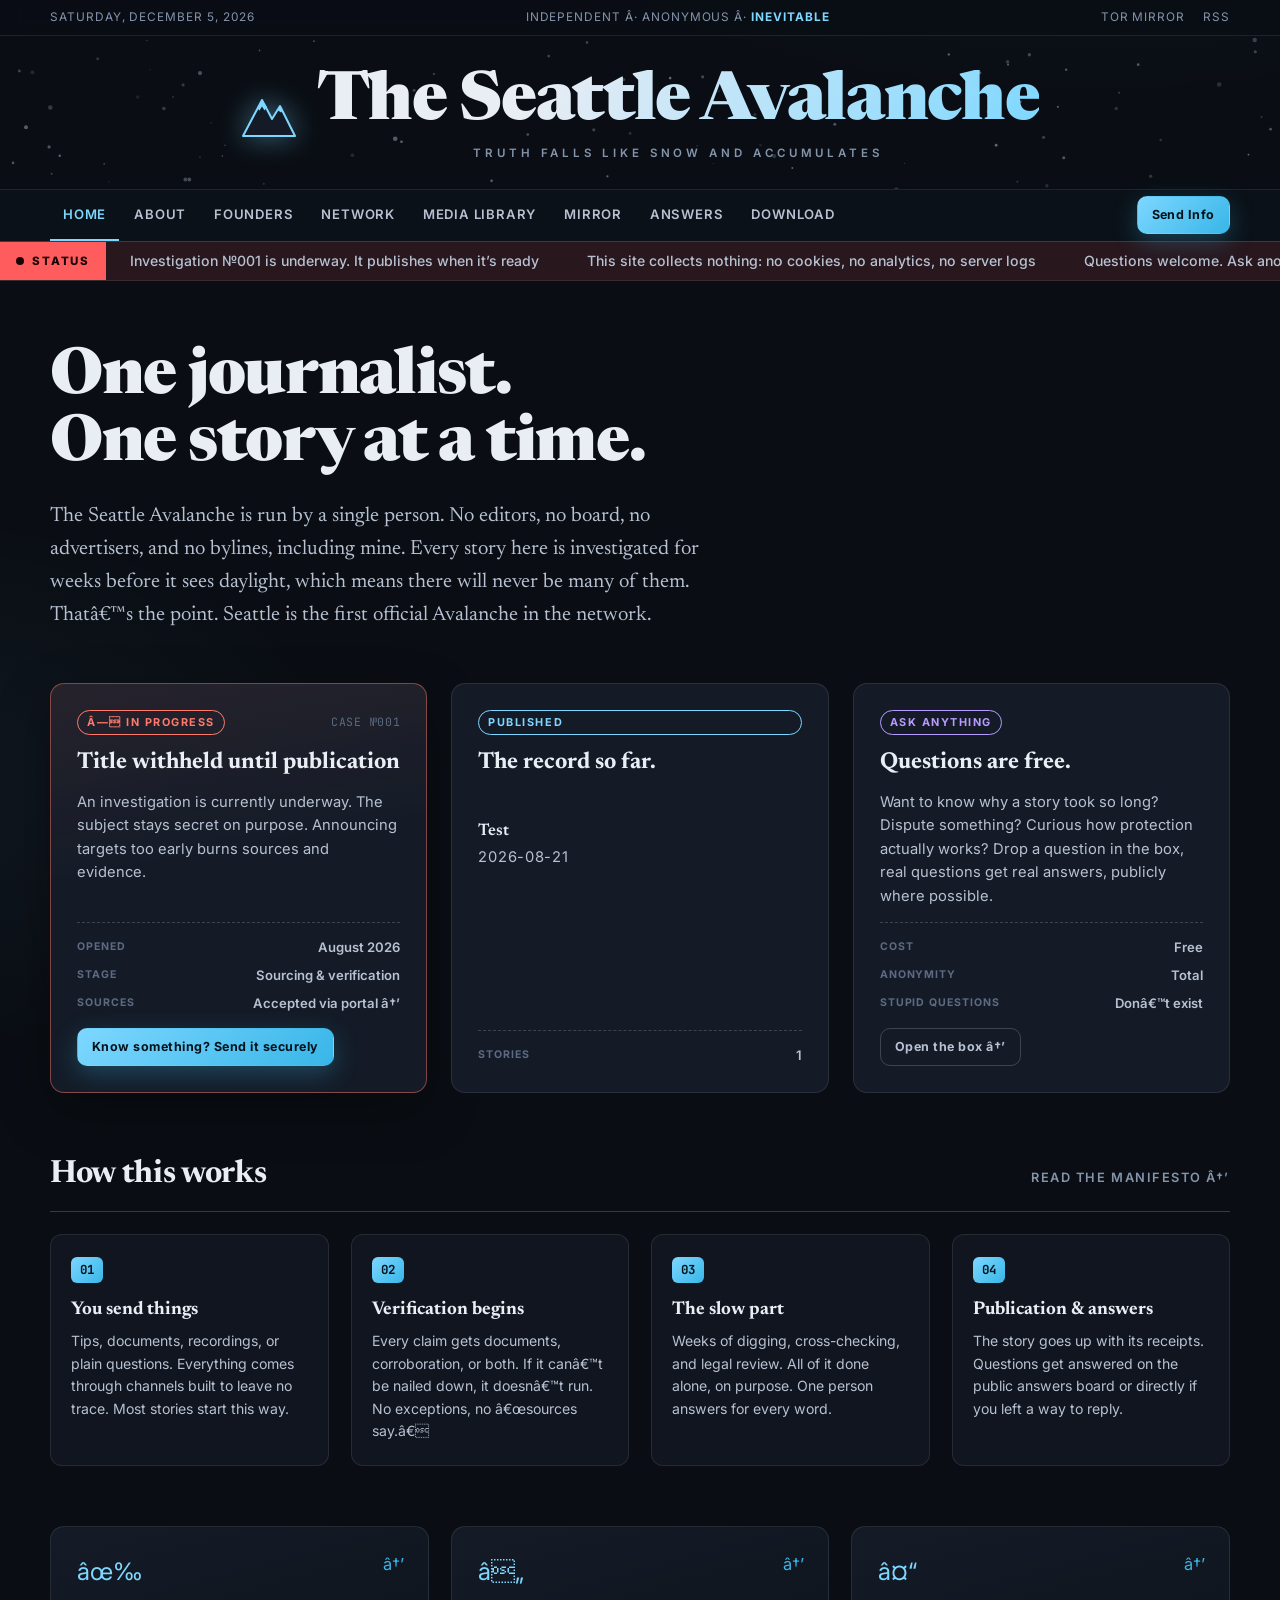
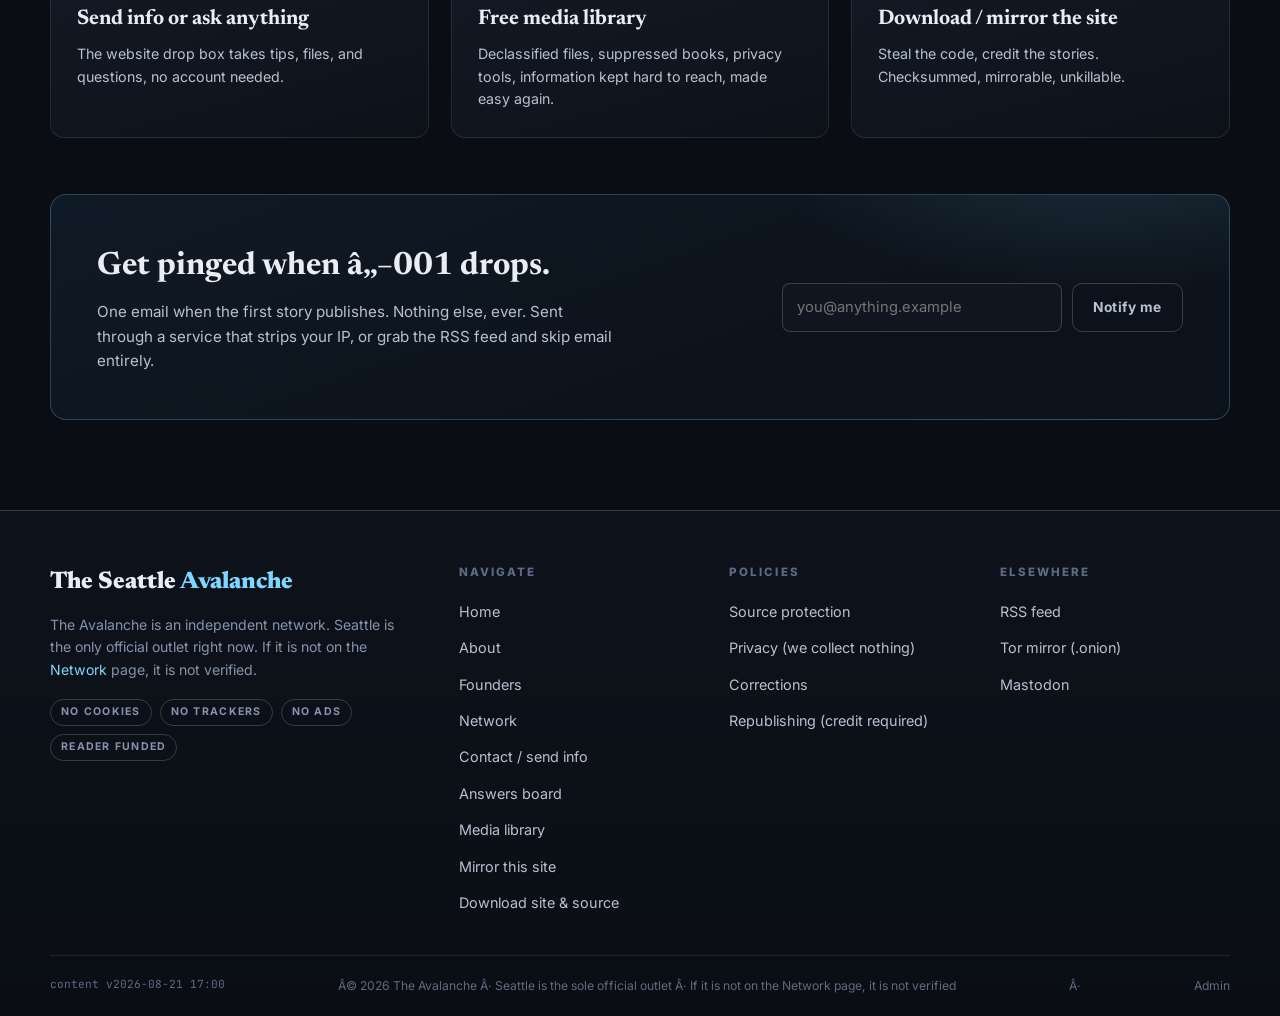
==== commit 6c14ee5d: "Add satirical founders page for Sandra Kellen with Cloud 9 bio and nav integration" ====
--- a/index.html
+++ b/index.html
@@ -1,9 +1,9 @@
-<!DOCTYPE html>
+﻿<!DOCTYPE html>
 <html lang="en">
 <head>
   <meta charset="UTF-8" />
   <meta name="viewport" content="width=device-width, initial-scale=1.0" />
-  <title>The Seattle Avalanche | Independent. Anonymous. Unstoppable.</title>
+  <title>The Seattle Avalanche | Independent. Anonymous. Inevitable.</title>
   <meta name="description" content="The Seattle Avalanche is a one-person, reader-funded newsroom. No ads, no trackers, no bylines. Few stories, each one earned." />
   <meta name="referrer" content="no-referrer" />
   <link rel="icon" href="data:image/svg+xml,%3Csvg xmlns='http://www.w3.org/2000/svg' viewBox='0 0 32 32'%3E%3Crect width='32' height='32' rx='6' fill='%230a0e14'/%3E%3Cpath d='M4 26 L13 9 L18 18 L21 13 L28 26 Z' fill='%237dd7ff'/%3E%3C/svg%3E" />
@@ -23,7 +23,7 @@
     <div class="topbar">
       <div class="container topbar-inner">
         <span data-date>Friday, August 21, 2026</span>
-        <span class="tagline">Independent · Anonymous · <em>Unstoppable</em></span>
+        <span class="tagline">Independent Â· Anonymous Â· <em>Inevitable</em></span>
         <nav class="topbar-links" aria-label="Utility">
           <a href="#" title="Onion service coming soon">Tor Mirror</a>
           <a href="#">RSS</a>
@@ -48,10 +48,11 @@
 
     <nav class="navbar" aria-label="Primary">
       <div class="container navbar-inner">
-        <button class="nav-toggle" aria-expanded="false" aria-controls="primary-nav">MENU ☰</button>
+        <button class="nav-toggle" aria-expanded="false" aria-controls="primary-nav">MENU â˜°</button>
         <ul class="nav-list" id="primary-nav">
           <li><a href="index.html" aria-current="page">Home</a></li>
           <li><a href="about.html">About</a></li>
+          <li><a href="founders.html">Founders</a></li>
           <li><a href="network.html">Network</a></li>
           <li><a href="library.html">Media Library</a></li>
           <li><a href="mirror.html">Mirror</a></li>
@@ -68,7 +69,7 @@
     <span class="ticker-label"><span class="dot"></span>Status</span>
     <div class="ticker-track">
       <div class="ticker-content" id="ticker-items">
-        <a href="#investigation">Investigation №001 is underway. It publishes when it’s ready</a>
+        <a href="#investigation">Investigation â„–001 is underway. It publishes when itâ€™s ready</a>
         <a href="about.html">This site collects nothing: no cookies, no analytics, no server logs</a>
         <a href="submit.html">Questions welcome. Ask anonymously through the drop box</a>
         <a href="answers.html">Public answers board is open. Read replies to past questions</a>
@@ -86,7 +87,7 @@
         The Seattle Avalanche is run by a single person. No editors, no board,
         no advertisers, and no bylines, including mine. Every story here is
         investigated for weeks before it sees daylight, which means there will
-        never be many of them. That’s the point. Seattle is the first official Avalanche in the network.
+        never be many of them. Thatâ€™s the point. Seattle is the first official Avalanche in the network.
       </p>
     </section>
 
@@ -96,8 +97,8 @@
 
         <article class="status-card status-card--active" id="investigation" data-reveal>
           <div class="status-head">
-            <span class="chip chip--surveil">● In progress</span>
-            <span class="mono-tag" id="case-num">CASE №001</span>
+            <span class="chip chip--surveil">â— In progress</span>
+            <span class="mono-tag" id="case-num">CASE â„–001</span>
           </div>
           <h2 id="case-title">Title withheld until publication</h2>
           <p id="case-blurb">
@@ -109,7 +110,7 @@
           <dl class="case-meta">
             <div><dt>Opened</dt><dd id="case-opened">August 2026</dd></div>
             <div><dt>Stage</dt><dd id="case-stage">Sourcing &amp; verification</dd></div>
-            <div><dt>Sources</dt><dd>Accepted via portal →</dd></div>
+            <div><dt>Sources</dt><dd>Accepted via portal â†’</dd></div>
           </dl>
           <a href="submit.html" class="btn btn--primary btn--small" id="case-link">Know something? Send it securely</a>
         </article>
@@ -120,7 +121,7 @@
           </div>
           <h2>Nothing yet.</h2>
           <p>
-            No apology here. That’s the standard. The first story lands when it’s done.
+            No apology here. Thatâ€™s the standard. The first story lands when itâ€™s done.
             Expect silence between publications and depth within them.
           </p>
           <dl class="case-meta">
@@ -143,9 +144,9 @@
           <dl class="case-meta">
             <div><dt>Cost</dt><dd>Free</dd></div>
             <div><dt>Anonymity</dt><dd>Total</dd></div>
-            <div><dt>Stupid questions</dt><dd>Don’t exist</dd></div>
+            <div><dt>Stupid questions</dt><dd>Donâ€™t exist</dd></div>
           </dl>
-          <a href="submit.html" class="btn btn--ghost btn--small">Open the box →</a>
+          <a href="submit.html" class="btn btn--ghost btn--small">Open the box â†’</a>
         </article>
 
       </div>
@@ -155,7 +156,7 @@
     <section aria-label="How this works">
       <div class="section-head" data-reveal>
         <h2>How this works</h2>
-        <a href="about.html" class="more">Read the manifesto →</a>
+        <a href="about.html" class="more">Read the manifesto â†’</a>
       </div>
       <div class="steps-row">
         <div class="how-step" data-reveal>
@@ -166,7 +167,7 @@
         <div class="how-step" data-reveal>
           <span class="num">02</span>
           <h3>Verification begins</h3>
-          <p>Every claim gets documents, corroboration, or both. If it can’t be nailed down, it doesn’t run. No exceptions, no “sources say.”</p>
+          <p>Every claim gets documents, corroboration, or both. If it canâ€™t be nailed down, it doesnâ€™t run. No exceptions, no â€œsources say.â€</p>
         </div>
         <div class="how-step" data-reveal>
           <span class="num">03</span>
@@ -184,29 +185,29 @@
     <!-- ================= Big CTAs ================= -->
     <section class="cta-trio" aria-label="Explore">
       <a href="submit.html" class="cta-card" data-reveal>
-        <span class="cta-icon">✉</span>
+        <span class="cta-icon">âœ‰</span>
         <h3>Send info or ask anything</h3>
         <p>The website drop box takes tips, files, and questions, no account needed.</p>
-        <span class="cta-arrow">→</span>
+        <span class="cta-arrow">â†’</span>
       </a>
       <a href="library.html" class="cta-card" data-reveal>
-        <span class="cta-icon">❄</span>
+        <span class="cta-icon">â„</span>
         <h3>Free media library</h3>
         <p>Declassified files, suppressed books, privacy tools, information kept hard to reach, made easy again.</p>
-        <span class="cta-arrow">→</span>
+        <span class="cta-arrow">â†’</span>
       </a>
       <a href="download.html" class="cta-card" data-reveal>
-        <span class="cta-icon">⤓</span>
+        <span class="cta-icon">â¤“</span>
         <h3>Download / mirror the site</h3>
         <p>Steal the code, credit the stories. Checksummed, mirrorable, unkillable.</p>
-        <span class="cta-arrow">→</span>
+        <span class="cta-arrow">â†’</span>
       </a>
     </section>
 
     <!-- ================= Notify ================= -->
     <section class="notify-band" data-reveal>
       <div>
-        <h2>Get pinged when №001 drops.</h2>
+        <h2>Get pinged when â„–001 drops.</h2>
         <p>One email when the first story publishes. Nothing else, ever. Sent through a service that strips your IP, or grab the RSS feed and skip email entirely.</p>
       </div>
       <form class="notify-form" action="#" method="post" onsubmit="return false;">
@@ -238,6 +239,7 @@
           <ul>
             <li><a href="index.html">Home</a></li>
             <li><a href="about.html">About</a></li>
+          <li><a href="founders.html">Founders</a></li>
           <li><a href="network.html">Network</a></li>
             <li><a href="submit.html">Contact / send info</a></li>
             <li><a href="answers.html">Answers board</a></li>
@@ -269,9 +271,10 @@
 
       <div class="footer-bottom">
         <span class="mono" id="ver-stamp"></span>
-        <span>© 2026 The Avalanche · Seattle is the sole official outlet · If it is not on the Network page, it is not verified</span> · <a href="admin.html" style="color:var(--faint);text-decoration:none;" title="Staff login">Admin</a>
+        <span>Â© 2026 The Avalanche Â· Seattle is the sole official outlet Â· If it is not on the Network page, it is not verified</span> Â· <a href="admin.html" style="color:var(--faint);text-decoration:none;" title="Staff login">Admin</a>
       </div>
     </div>
   </footer>
 </body>
 </html>
+
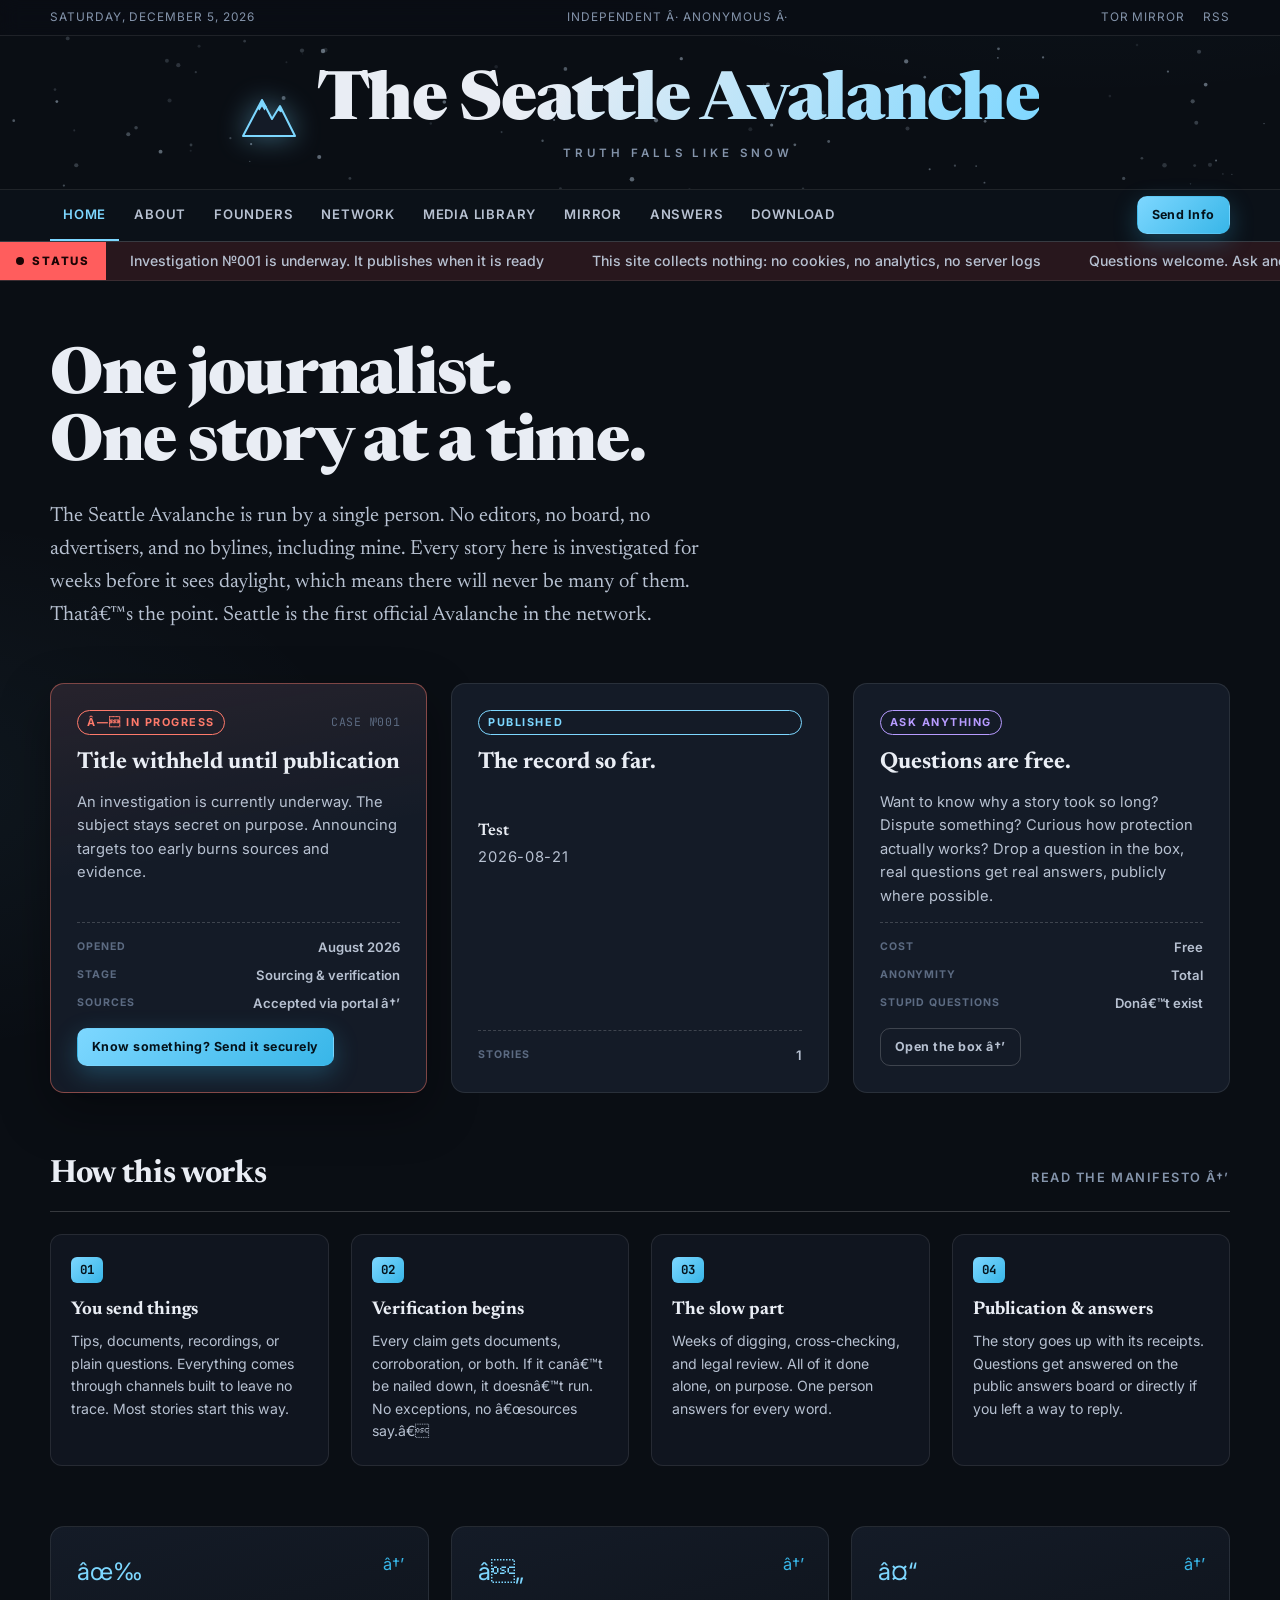
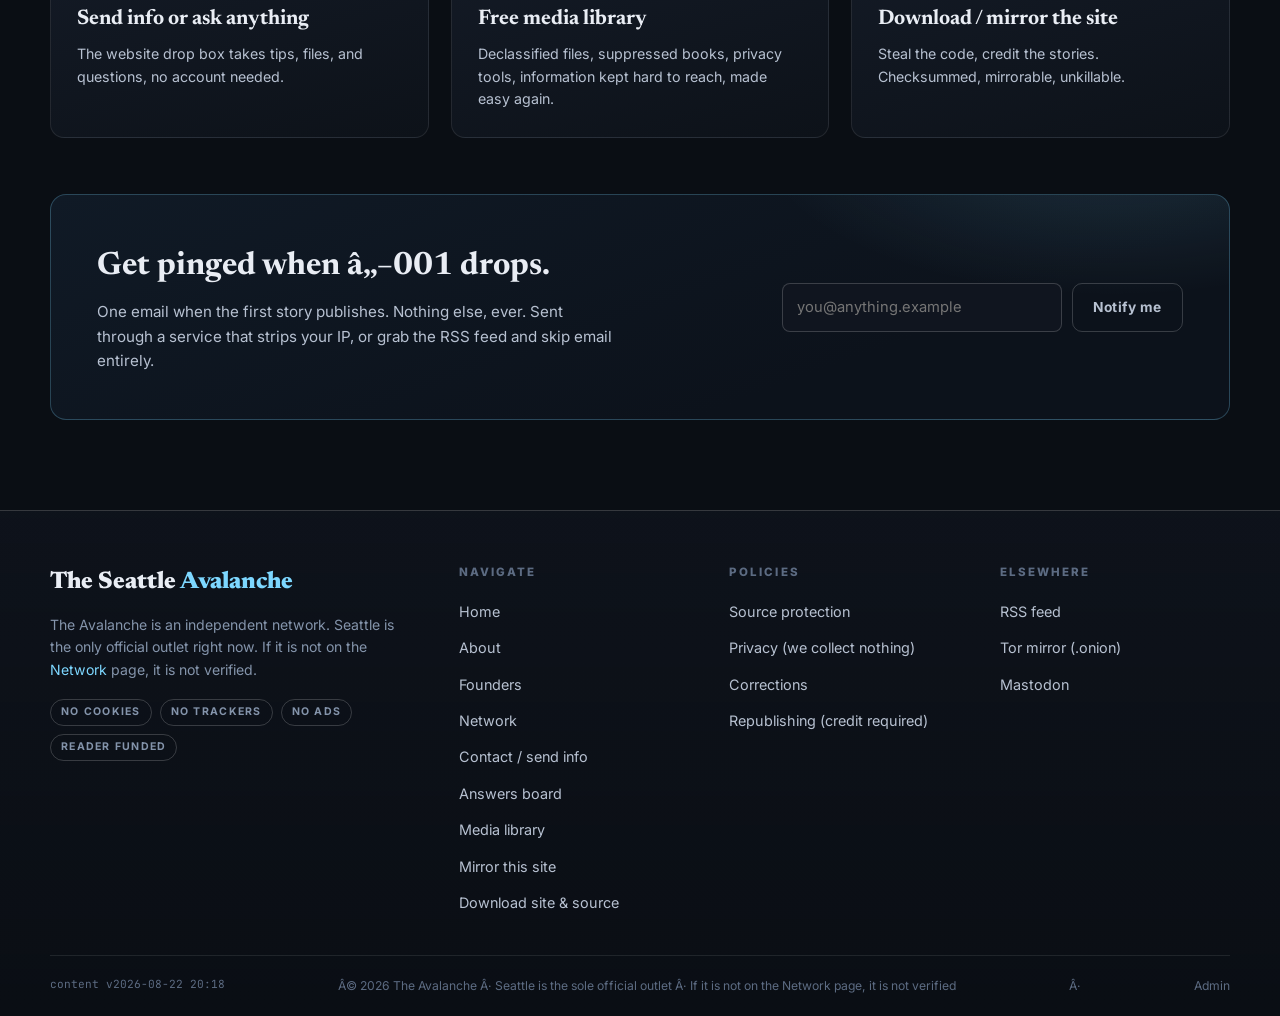
==== commit 7e884c3d: "Remove Inevitable tagline and accumulates motto per request" ====
--- a/index.html
+++ b/index.html
@@ -3,7 +3,7 @@
 <head>
   <meta charset="UTF-8" />
   <meta name="viewport" content="width=device-width, initial-scale=1.0" />
-  <title>The Seattle Avalanche | Independent. Anonymous. Inevitable.</title>
+  <title>The Seattle Avalanche</title>
   <meta name="description" content="The Seattle Avalanche is a one-person, reader-funded newsroom. No ads, no trackers, no bylines. Few stories, each one earned." />
   <meta name="referrer" content="no-referrer" />
   <link rel="icon" href="data:image/svg+xml,%3Csvg xmlns='http://www.w3.org/2000/svg' viewBox='0 0 32 32'%3E%3Crect width='32' height='32' rx='6' fill='%230a0e14'/%3E%3Cpath d='M4 26 L13 9 L18 18 L21 13 L28 26 Z' fill='%237dd7ff'/%3E%3C/svg%3E" />
@@ -23,7 +23,7 @@
     <div class="topbar">
       <div class="container topbar-inner">
         <span data-date>Friday, August 21, 2026</span>
-        <span class="tagline">Independent Â· Anonymous Â· <em>Inevitable</em></span>
+        <span class="tagline">Independent Â· Anonymous Â· <em></em></span>
         <nav class="topbar-links" aria-label="Utility">
           <a href="#" title="Onion service coming soon">Tor Mirror</a>
           <a href="#">RSS</a>
@@ -41,7 +41,7 @@
         </svg>
         <div class="masthead-title">
           <a href="index.html"><span>The Seattle Avalanche</span></a>
-          <p class="motto">Truth falls like snow and accumulates</p>
+          <p class="motto">Truth falls like snow</p>
         </div>
       </div>
     </div>
@@ -278,3 +278,4 @@
 </body>
 </html>
 
+
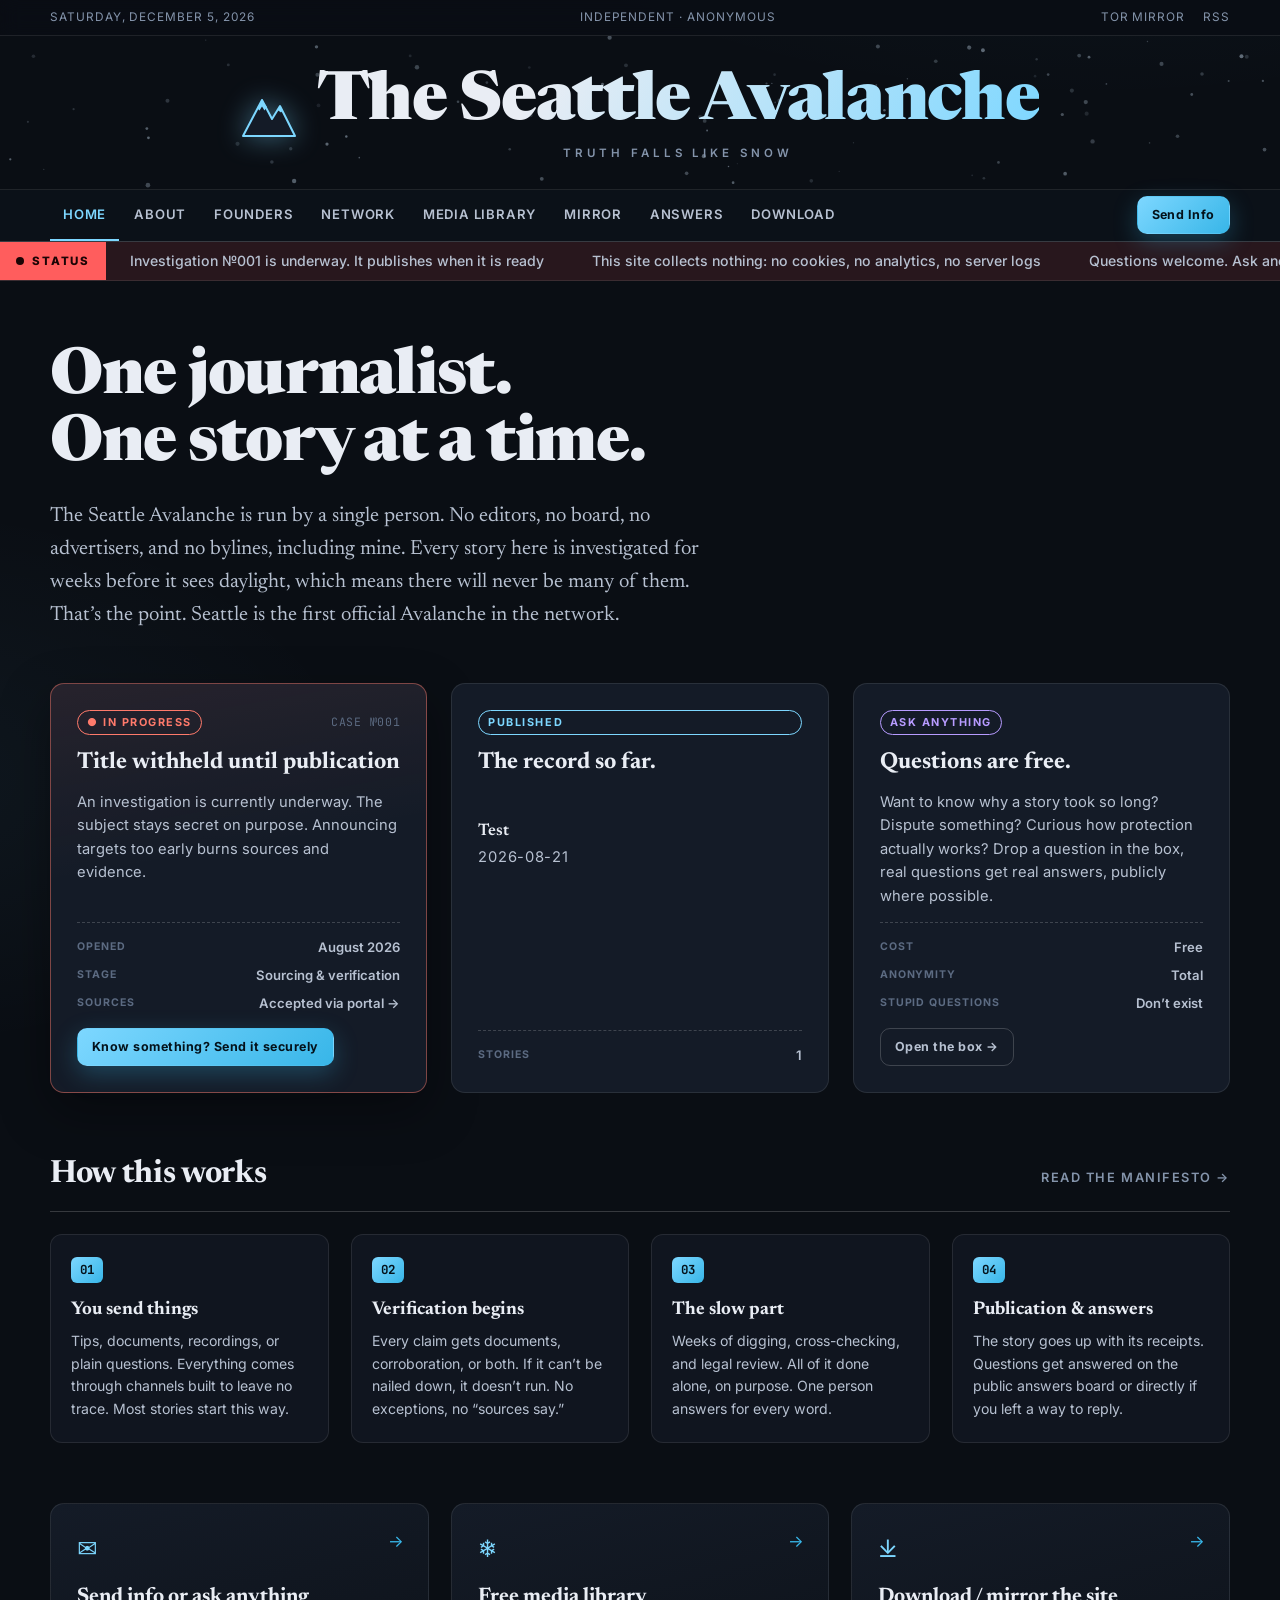
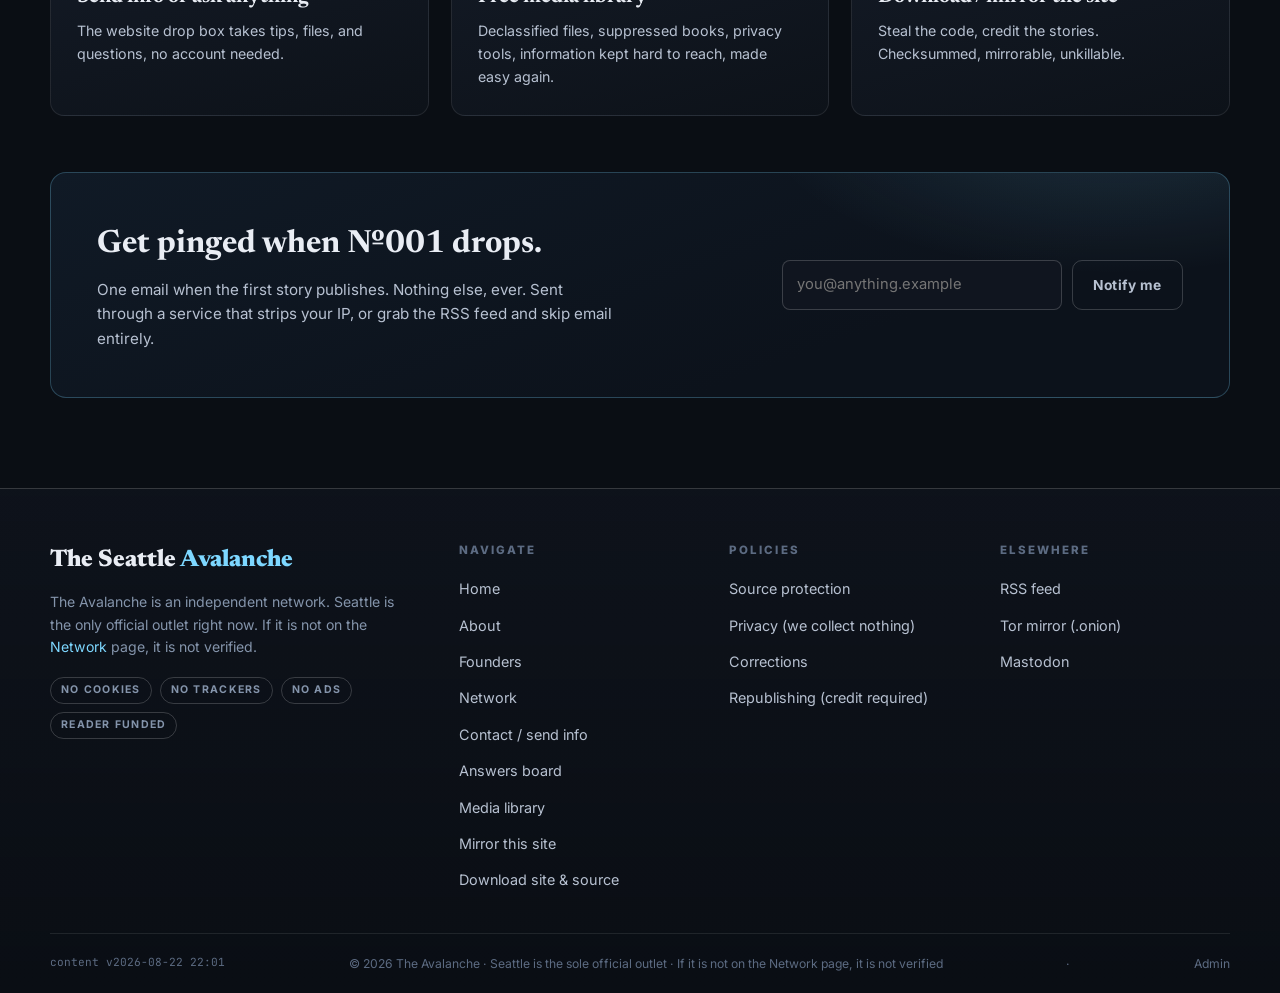
==== commit 65c69e90: "Full audit: repair all mojibake bytes, restore worker tip inbox, add repo publish to admin, harden s" ====
--- a/index.html
+++ b/index.html
@@ -23,7 +23,7 @@
     <div class="topbar">
       <div class="container topbar-inner">
         <span data-date>Friday, August 21, 2026</span>
-        <span class="tagline">Independent Â· Anonymous Â· <em></em></span>
+        <span class="tagline">Independent · Anonymous</span>
         <nav class="topbar-links" aria-label="Utility">
           <a href="#" title="Onion service coming soon">Tor Mirror</a>
           <a href="#">RSS</a>
@@ -48,7 +48,7 @@
 
     <nav class="navbar" aria-label="Primary">
       <div class="container navbar-inner">
-        <button class="nav-toggle" aria-expanded="false" aria-controls="primary-nav">MENU â˜°</button>
+        <button class="nav-toggle" aria-expanded="false" aria-controls="primary-nav">MENU ☰</button>
         <ul class="nav-list" id="primary-nav">
           <li><a href="index.html" aria-current="page">Home</a></li>
           <li><a href="about.html">About</a></li>
@@ -69,7 +69,7 @@
     <span class="ticker-label"><span class="dot"></span>Status</span>
     <div class="ticker-track">
       <div class="ticker-content" id="ticker-items">
-        <a href="#investigation">Investigation â„–001 is underway. It publishes when itâ€™s ready</a>
+        <a href="#investigation">Investigation №001 is underway. It publishes when it’s ready</a>
         <a href="about.html">This site collects nothing: no cookies, no analytics, no server logs</a>
         <a href="submit.html">Questions welcome. Ask anonymously through the drop box</a>
         <a href="answers.html">Public answers board is open. Read replies to past questions</a>
@@ -87,7 +87,7 @@
         The Seattle Avalanche is run by a single person. No editors, no board,
         no advertisers, and no bylines, including mine. Every story here is
         investigated for weeks before it sees daylight, which means there will
-        never be many of them. Thatâ€™s the point. Seattle is the first official Avalanche in the network.
+        never be many of them. That’s the point. Seattle is the first official Avalanche in the network.
       </p>
     </section>
 
@@ -97,8 +97,8 @@
 
         <article class="status-card status-card--active" id="investigation" data-reveal>
           <div class="status-head">
-            <span class="chip chip--surveil">â— In progress</span>
-            <span class="mono-tag" id="case-num">CASE â„–001</span>
+            <span class="chip chip--surveil">● In progress</span>
+            <span class="mono-tag" id="case-num">CASE №001</span>
           </div>
           <h2 id="case-title">Title withheld until publication</h2>
           <p id="case-blurb">
@@ -110,7 +110,7 @@
           <dl class="case-meta">
             <div><dt>Opened</dt><dd id="case-opened">August 2026</dd></div>
             <div><dt>Stage</dt><dd id="case-stage">Sourcing &amp; verification</dd></div>
-            <div><dt>Sources</dt><dd>Accepted via portal â†’</dd></div>
+            <div><dt>Sources</dt><dd>Accepted via portal →</dd></div>
           </dl>
           <a href="submit.html" class="btn btn--primary btn--small" id="case-link">Know something? Send it securely</a>
         </article>
@@ -121,7 +121,7 @@
           </div>
           <h2>Nothing yet.</h2>
           <p>
-            No apology here. Thatâ€™s the standard. The first story lands when itâ€™s done.
+            No apology here. That’s the standard. The first story lands when it’s done.
             Expect silence between publications and depth within them.
           </p>
           <dl class="case-meta">
@@ -144,9 +144,9 @@
           <dl class="case-meta">
             <div><dt>Cost</dt><dd>Free</dd></div>
             <div><dt>Anonymity</dt><dd>Total</dd></div>
-            <div><dt>Stupid questions</dt><dd>Donâ€™t exist</dd></div>
+            <div><dt>Stupid questions</dt><dd>Don’t exist</dd></div>
           </dl>
-          <a href="submit.html" class="btn btn--ghost btn--small">Open the box â†’</a>
+          <a href="submit.html" class="btn btn--ghost btn--small">Open the box →</a>
         </article>
 
       </div>
@@ -156,7 +156,7 @@
     <section aria-label="How this works">
       <div class="section-head" data-reveal>
         <h2>How this works</h2>
-        <a href="about.html" class="more">Read the manifesto â†’</a>
+        <a href="about.html" class="more">Read the manifesto →</a>
       </div>
       <div class="steps-row">
         <div class="how-step" data-reveal>
@@ -167,7 +167,7 @@
         <div class="how-step" data-reveal>
           <span class="num">02</span>
           <h3>Verification begins</h3>
-          <p>Every claim gets documents, corroboration, or both. If it canâ€™t be nailed down, it doesnâ€™t run. No exceptions, no â€œsources say.â€</p>
+          <p>Every claim gets documents, corroboration, or both. If it can’t be nailed down, it doesn’t run. No exceptions, no “sources say.”</p>
         </div>
         <div class="how-step" data-reveal>
           <span class="num">03</span>
@@ -185,29 +185,29 @@
     <!-- ================= Big CTAs ================= -->
     <section class="cta-trio" aria-label="Explore">
       <a href="submit.html" class="cta-card" data-reveal>
-        <span class="cta-icon">âœ‰</span>
+        <span class="cta-icon">✉</span>
         <h3>Send info or ask anything</h3>
         <p>The website drop box takes tips, files, and questions, no account needed.</p>
-        <span class="cta-arrow">â†’</span>
+        <span class="cta-arrow">→</span>
       </a>
       <a href="library.html" class="cta-card" data-reveal>
-        <span class="cta-icon">â„</span>
+        <span class="cta-icon">❄</span>
         <h3>Free media library</h3>
         <p>Declassified files, suppressed books, privacy tools, information kept hard to reach, made easy again.</p>
-        <span class="cta-arrow">â†’</span>
+        <span class="cta-arrow">→</span>
       </a>
       <a href="download.html" class="cta-card" data-reveal>
-        <span class="cta-icon">â¤“</span>
+        <span class="cta-icon">⤓</span>
         <h3>Download / mirror the site</h3>
         <p>Steal the code, credit the stories. Checksummed, mirrorable, unkillable.</p>
-        <span class="cta-arrow">â†’</span>
+        <span class="cta-arrow">→</span>
       </a>
     </section>
 
     <!-- ================= Notify ================= -->
     <section class="notify-band" data-reveal>
       <div>
-        <h2>Get pinged when â„–001 drops.</h2>
+        <h2>Get pinged when №001 drops.</h2>
         <p>One email when the first story publishes. Nothing else, ever. Sent through a service that strips your IP, or grab the RSS feed and skip email entirely.</p>
       </div>
       <form class="notify-form" action="#" method="post" onsubmit="return false;">
@@ -271,7 +271,7 @@
 
       <div class="footer-bottom">
         <span class="mono" id="ver-stamp"></span>
-        <span>Â© 2026 The Avalanche Â· Seattle is the sole official outlet Â· If it is not on the Network page, it is not verified</span> Â· <a href="admin.html" style="color:var(--faint);text-decoration:none;" title="Staff login">Admin</a>
+        <span>© 2026 The Avalanche · Seattle is the sole official outlet · If it is not on the Network page, it is not verified</span> · <a href="admin.html" style="color:var(--faint);text-decoration:none;" title="Staff login">Admin</a>
       </div>
     </div>
   </footer>
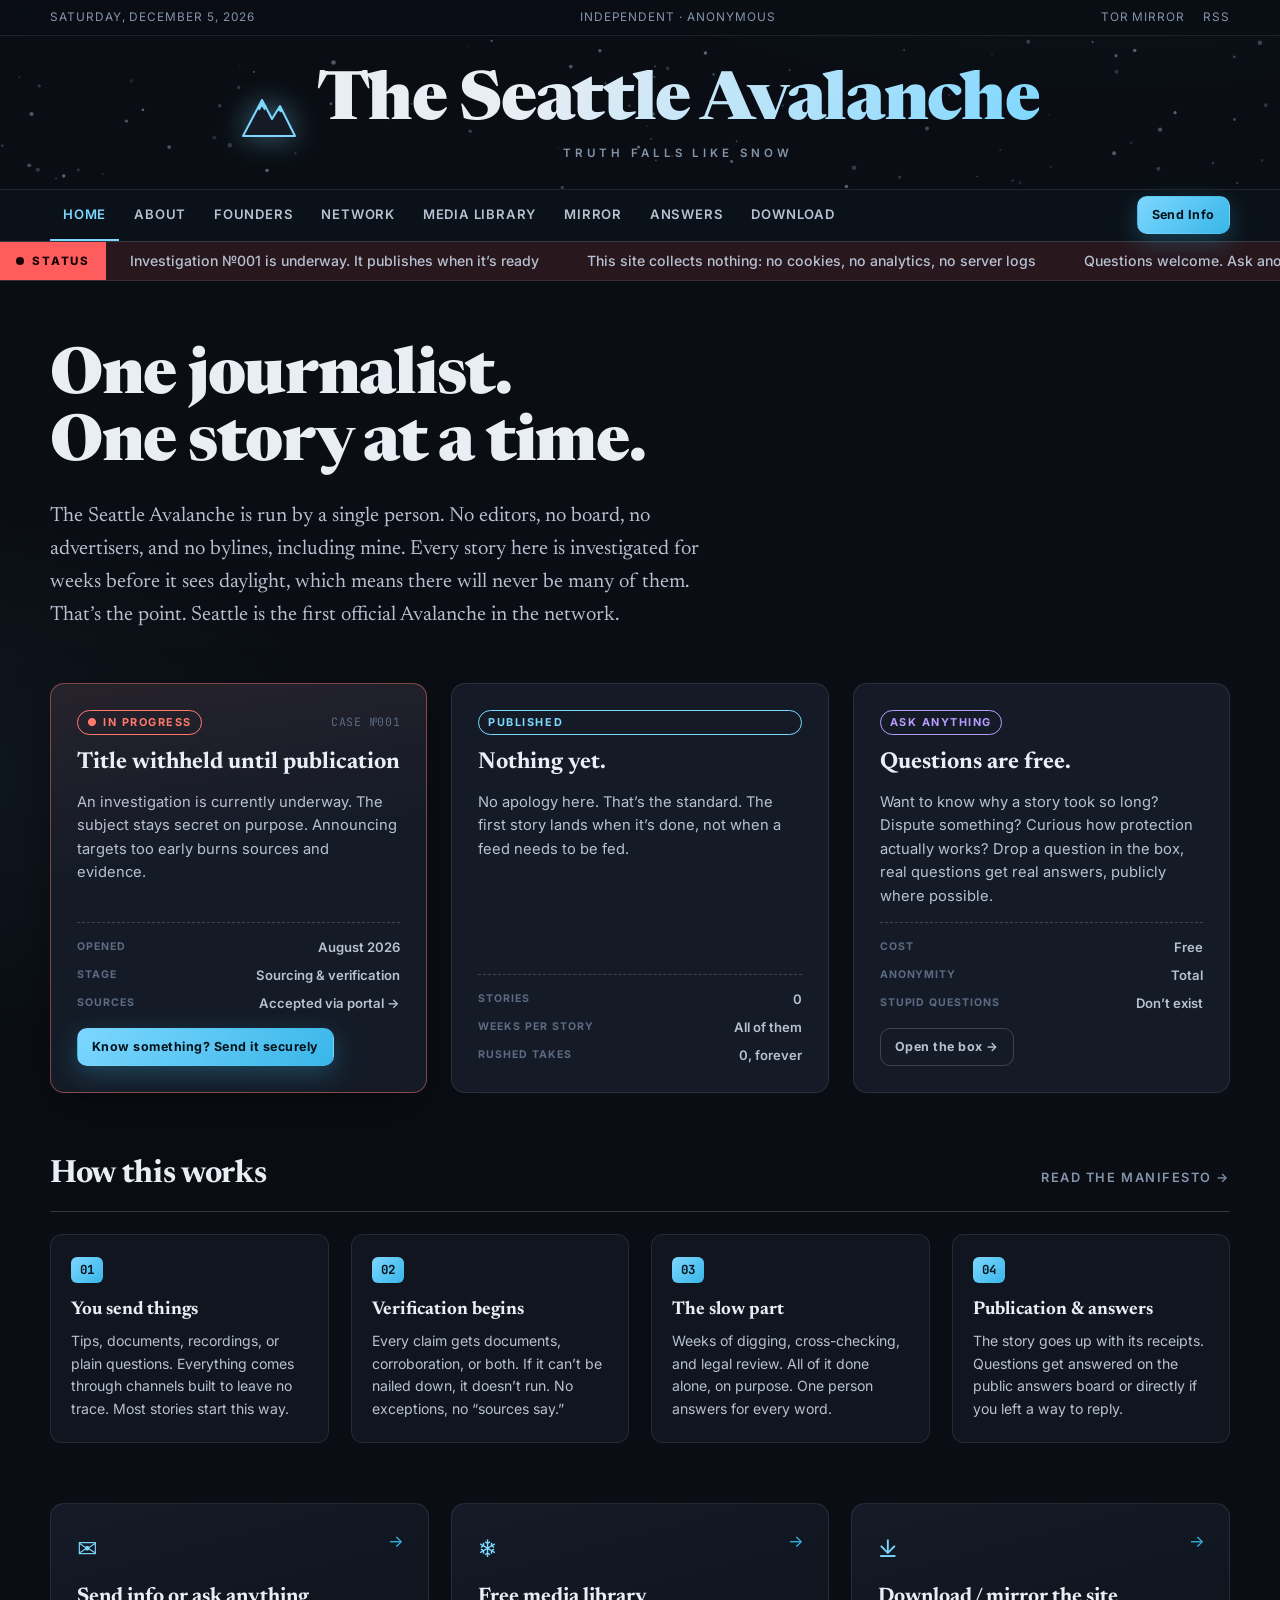
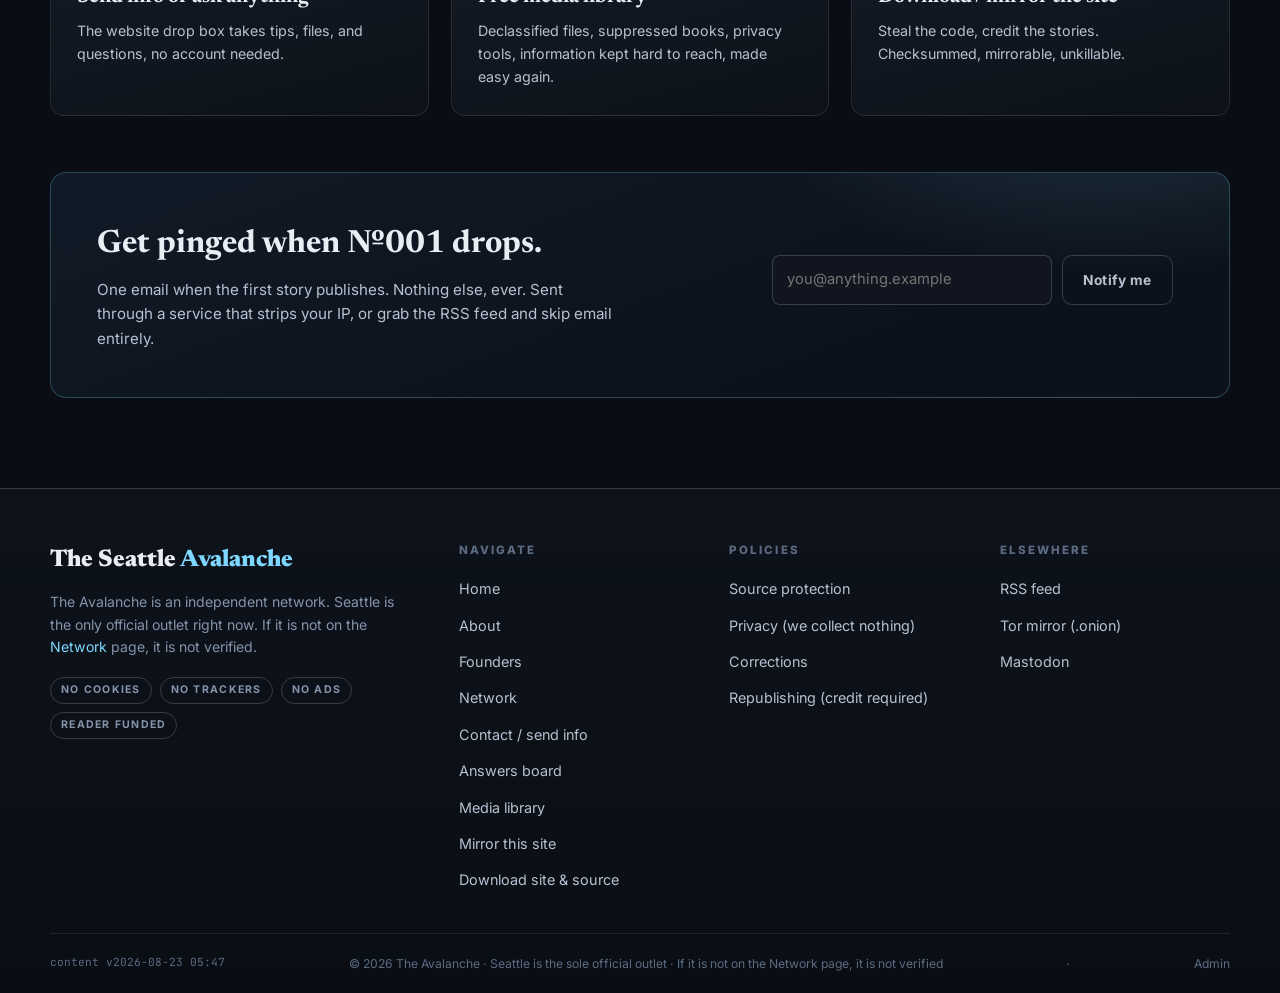
==== commit 6b2831a2: "Working email list: homepage signup stores to KV, admin panel lists/exports subscribers" ====
--- a/index.html
+++ b/index.html
@@ -210,10 +210,12 @@
         <h2>Get pinged when №001 drops.</h2>
         <p>One email when the first story publishes. Nothing else, ever. Sent through a service that strips your IP, or grab the RSS feed and skip email entirely.</p>
       </div>
-      <form class="notify-form" action="#" method="post" onsubmit="return false;">
+      <form class="notify-form" id="nl-form" action="/api/subscribe" method="post">
         <label for="nl-email" hidden>Your email</label>
-        <input id="nl-email" type="email" placeholder="you@anything.example" autocomplete="email" />
-        <button type="submit" class="btn btn--ghost">Notify me</button>
+        <input id="nl-email" name="email" type="email" placeholder="you@anything.example" autocomplete="email" required />
+        <input type="text" name="_gotcha" tabindex="-1" autocomplete="off" aria-hidden="true" hidden />
+        <button type="submit" class="btn btn--ghost" id="nl-btn">Notify me</button>
+        <span id="nl-status" role="status" aria-live="polite" style="flex-basis:100%;font-size:0.85rem;"></span>
       </form>
     </section>
 
@@ -275,6 +277,57 @@
       </div>
     </div>
   </footer>
+
+<script>
+  // Notify list signup
+  document.addEventListener('DOMContentLoaded', function () {
+    var form = document.getElementById('nl-form');
+    if (!form) return;
+    form.addEventListener('submit', function (e) {
+      e.preventDefault();
+      var btn = document.getElementById('nl-btn');
+      var st = document.getElementById('nl-status');
+      var email = (document.getElementById('nl-email').value || '').trim();
+      st.textContent = '';
+      st.style.color = '';
+      if (!/^[^@\s]+@[^@\s]+\.[^@\s]+$/.test(email)) {
+        st.textContent = 'That address does not look right.';
+        st.style.color = '#ff5d5d';
+        return;
+      }
+      btn.disabled = true;
+      var fd = new FormData(form);
+      var go = function (url) {
+        return fetch(url, { method: 'POST', body: fd })
+          .then(function (r) { return r.text(); })
+          .then(function (txt) { try { return JSON.parse(txt); } catch (e2) { return { ok: false }; } });
+      };
+      go('/api/subscribe')
+        .catch(function () { return { ok: false }; })
+        .then(function (data) {
+          if (data && data.ok) {
+            st.textContent = data.already
+              ? "You are already on the list. We will not double-ping you."
+              : "You are on the list. One ping when it drops, then silence.";
+            st.style.color = '#6fe0a8';
+            form.reset();
+          } else {
+            return go(form.action).then(function (data2) {
+              if (data2 && data2.ok) {
+                st.textContent = 'You are on the list. One ping when it drops.';
+                st.style.color = '#6fe0a8';
+                form.reset();
+              } else {
+                st.textContent = (data2 && data2.error) ? data2.error : 'Could not sign you up right now. Try again later.';
+                st.style.color = '#ff5d5d';
+              }
+            });
+          }
+        })
+        .finally(function () { btn.disabled = false; });
+    });
+  });
+</script>
 </body>
 </html>
 
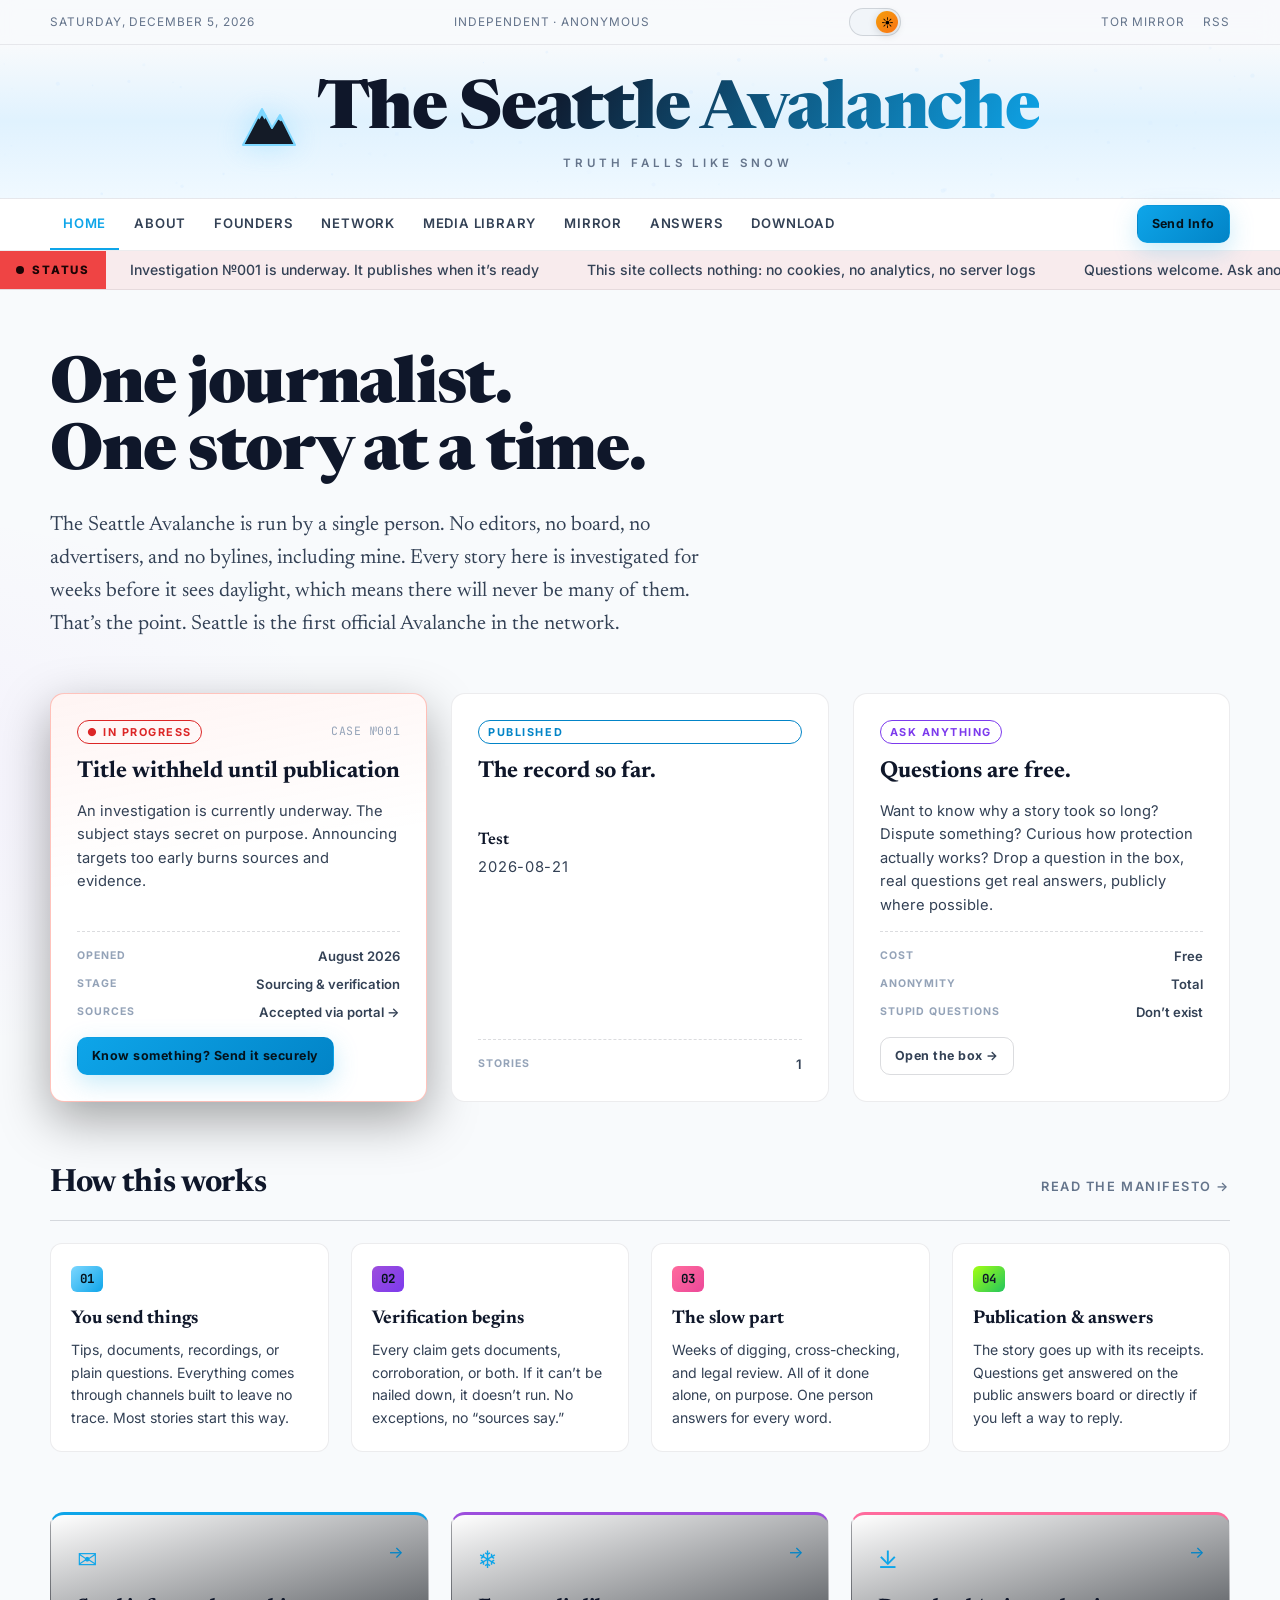
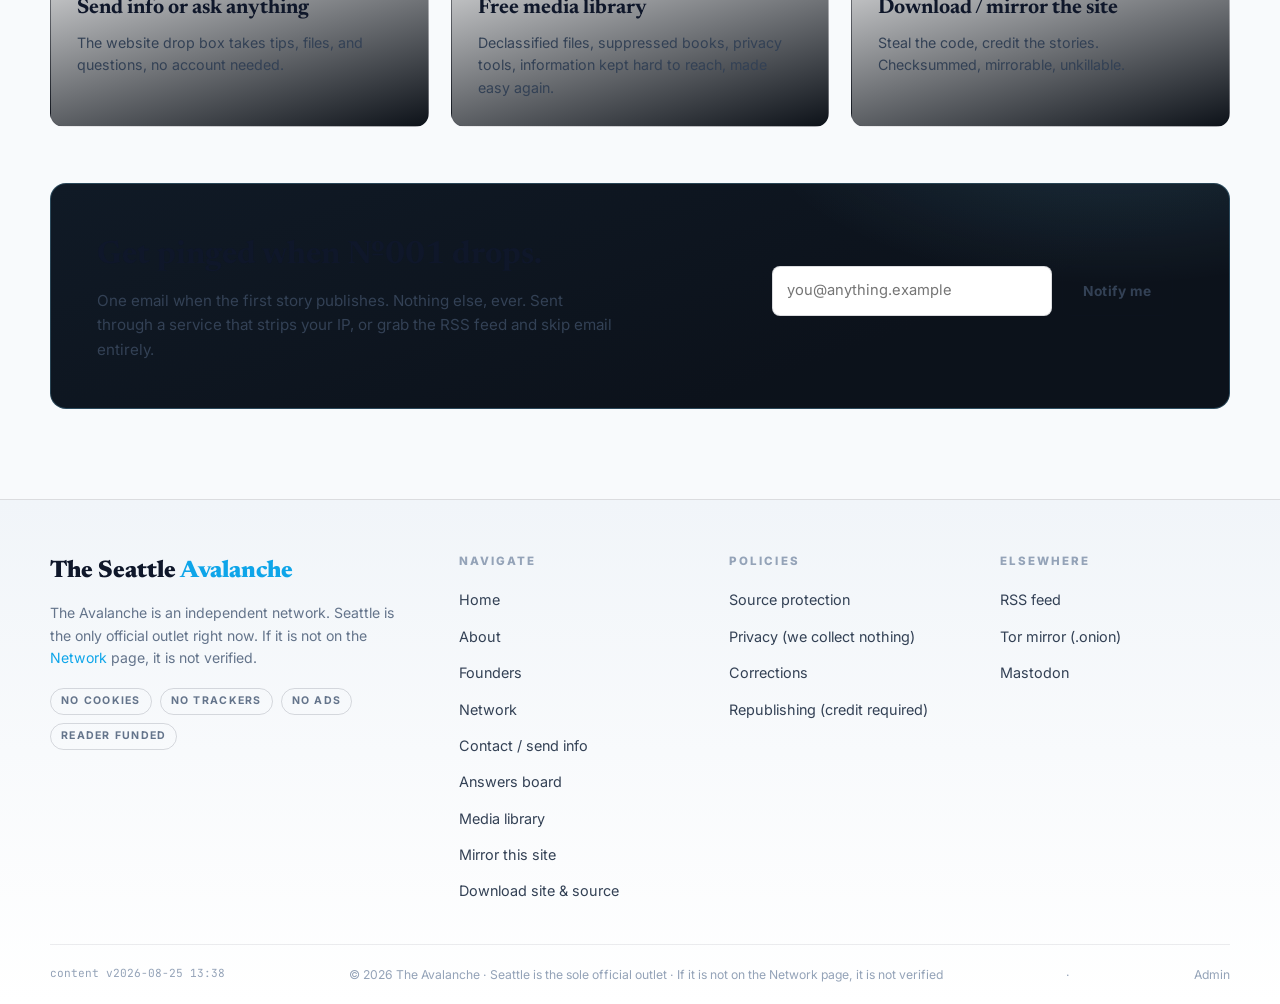
==== commit 0d490144: "supercharged admin + light/dark + colorful theme + fix network URL editing - admin.html: sidebar lay" ====
--- a/index.html
+++ b/index.html
@@ -24,7 +24,8 @@
       <div class="container topbar-inner">
         <span data-date>Friday, August 21, 2026</span>
         <span class="tagline">Independent · Anonymous</span>
-        <nav class="topbar-links" aria-label="Utility">
+        <button class="theme-toggle" aria-label="Toggle theme" title="Toggle theme"><span class="theme-toggle-knob">&#9789;</span></button>
+          <nav class="topbar-links" aria-label="Utility">
           <a href="#" title="Onion service coming soon">Tor Mirror</a>
           <a href="#">RSS</a>
         </nav>
--- a/css/styles.css
+++ b/css/styles.css
@@ -30,7 +30,131 @@
   --container: 1180px;
   --radius: 10px;
   --shadow: 0 18px 50px rgba(0, 0, 0, 0.45);
-}
+
+  --accent-pink: #ff6b9d;
+  --accent-purple: #9d4edd;
+  --accent-cyan: #00d9ff;
+  --accent-lime: #a3ff12;
+  --accent-orange: #ff8c42;
+  --gradient-1: linear-gradient(135deg, #7dd7ff 0%, #9d4edd 50%, #ff6b9d 100%);
+  --gradient-2: linear-gradient(135deg, #00d9ff 0%, #a3ff12 100%);
+  --gradient-3: linear-gradient(135deg, #ff8c42 0%, #ff6b9d 100%);
+}
+
+/* ---------- Light theme ---------- */
+[data-theme="light"] {
+  --bg: #f8fafc;
+  --bg-raise: #ffffff;
+  --surface: #ffffff;
+  --surface-2: #f1f5f9;
+  --line: rgba(15, 23, 42, 0.08);
+  --line-strong: rgba(15, 23, 42, 0.15);
+
+  --text: #0f172a;
+  --text-soft: #334155;
+  --muted: #64748b;
+  --faint: #94a3b8;
+
+  --ice: #0ea5e9;
+  --ice-deep: #0284c7;
+  --ice-glow: rgba(14, 165, 233, 0.12);
+  --alert: #ef4444;
+  --alert-dim: rgba(239, 68, 68, 0.08);
+
+  --shadow: 0 18px 50px rgba(15, 23, 42, 0.08);
+}
+
+[data-theme="light"] body {
+  background:
+    radial-gradient(1200px 600px at 85% -10%, rgba(14, 165, 233, 0.06), transparent 60%),
+    radial-gradient(900px 500px at -10% 30%, rgba(168, 85, 247, 0.05), transparent 55%),
+    var(--bg);
+}
+
+[data-theme="light"] .topbar {
+  background: rgba(248, 250, 252, 0.85);
+  border-bottom-color: var(--line);
+}
+
+[data-theme="light"] .navbar {
+  background: rgba(255, 255, 255, 0.92);
+  border-bottom-color: var(--line);
+}
+
+[data-theme="light"] .masthead {
+  background: linear-gradient(180deg, #f8fafc 0%, #e0f2fe 50%, #f0f9ff 100%);
+}
+
+[data-theme="light"] .site-footer {
+  background: linear-gradient(180deg, #f1f5f9, #ffffff);
+  border-top-color: var(--line-strong);
+}
+
+[data-theme="light"] .chip--local      { color: #0284c7; }
+[data-theme="light"] .chip--politics   { color: #7c3aed; }
+[data-theme="light"] .chip--surveil    { color: #dc2626; }
+[data-theme="light"] .chip--environ    { color: #059669; }
+[data-theme="light"] .chip--labor      { color: #d97706; }
+[data-theme="light"] .chip--culture    { color: #db2777; }
+[data-theme="light"] .chip--housing    { color: #0891b2; }
+
+/* ---------- Theme toggle ---------- */
+.theme-toggle {
+  background: var(--surface-2);
+  border: 1px solid var(--line-strong);
+  border-radius: 999px;
+  width: 52px;
+  height: 28px;
+  position: relative;
+  cursor: pointer;
+  display: flex;
+  align-items: center;
+  padding: 2px;
+  transition: all 0.3s ease;
+}
+
+.theme-toggle:hover {
+  border-color: var(--ice);
+}
+
+.theme-toggle-knob {
+  width: 22px;
+  height: 22px;
+  background: linear-gradient(135deg, var(--ice), var(--ice-deep));
+  border-radius: 50%;
+  display: grid;
+  place-items: center;
+  font-size: 12px;
+  transition: transform 0.3s ease;
+  box-shadow: 0 2px 8px rgba(0,0,0,0.15);
+}
+
+[data-theme="light"] .theme-toggle-knob {
+  transform: translateX(24px);
+  background: linear-gradient(135deg, #f59e0b, #f97316);
+}
+
+/* ---------- More colorful accents ---------- */
+.status-card--active {
+  border-color: rgba(255, 107, 157, 0.35);
+  background:
+    linear-gradient(170deg, rgba(255, 107, 157, 0.06), transparent 42%),
+    linear-gradient(200deg, rgba(157, 78, 221, 0.04), transparent 50%),
+    var(--surface);
+}
+
+.how-step:nth-child(1) .num { background: linear-gradient(135deg, #7dd7ff, #0ea5e9); }
+.how-step:nth-child(2) .num { background: linear-gradient(135deg, #9d4edd, #7c3aed); }
+.how-step:nth-child(3) .num { background: linear-gradient(135deg, #ff6b9d, #ec4899); }
+.how-step:nth-child(4) .num { background: linear-gradient(135deg, #a3ff12, #22c55e); color: #0f172a; }
+
+.cta-card:nth-child(1) { border-top: 3px solid #0ea5e9; }
+.cta-card:nth-child(2) { border-top: 3px solid #9d4edd; }
+.cta-card:nth-child(3) { border-top: 3px solid #ff6b9d; }
+
+.lib-card:nth-child(3n+1) { border-left: 3px solid rgba(125, 215, 255, 0.3); }
+.lib-card:nth-child(3n+2) { border-left: 3px solid rgba(157, 78, 221, 0.3); }
+.lib-card:nth-child(3n+3) { border-left: 3px solid rgba(255, 107, 157, 0.3); }
 
 /* ---------- Reset ---------- */
 *,
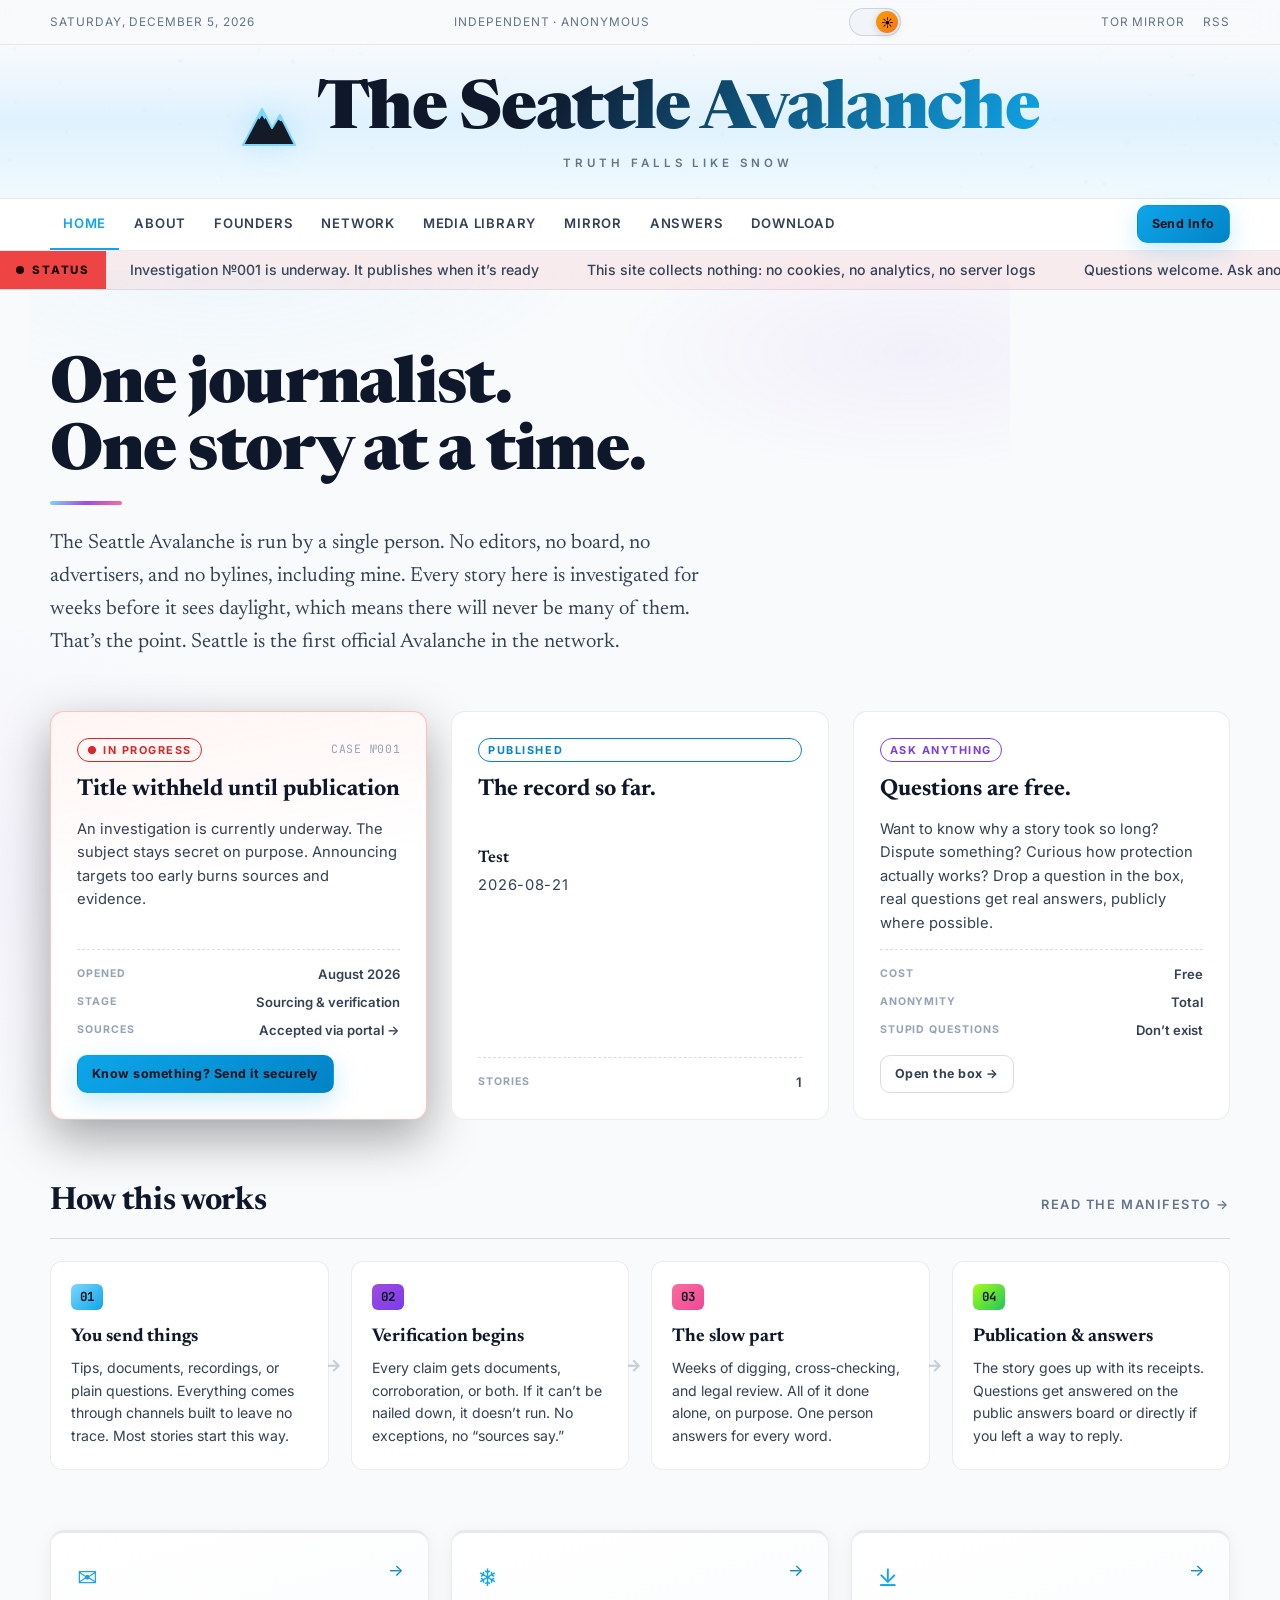
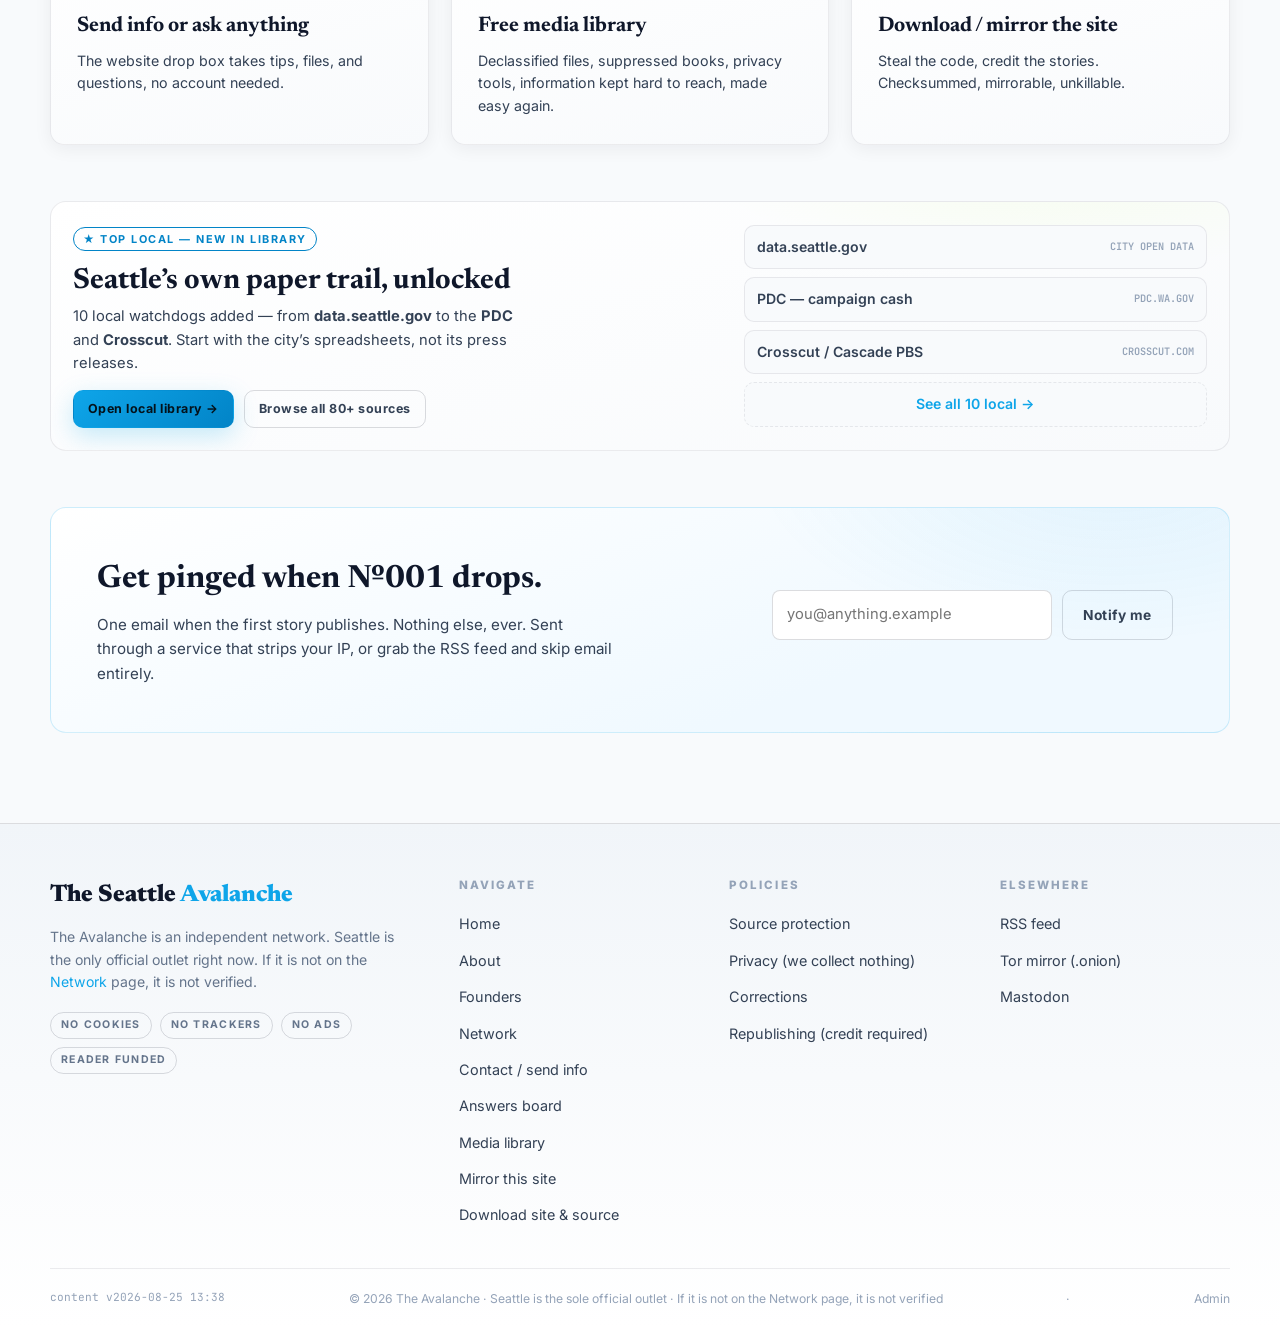
==== commit a9aea7d5: "ridiculous library (82 trusted sources, top local, download JSON) + fix light gradients + main page " ====
--- a/index.html
+++ b/index.html
@@ -14,6 +14,33 @@
   <script src="js/script.js" defer></script>
   <script src="js/content.js" defer></script>
   <script src="js/site.js" defer></script>
+<style>
+.statement{position:relative}
+.statement::before{content:"";position:absolute;top:-20px;left:-20px;right:-20px;bottom:-10px;background:radial-gradient(600px 200px at 20% 0%, rgba(125,215,255,0.07), transparent 60%), radial-gradient(500px 200px at 90% 20%, rgba(157,78,221,0.06), transparent 60%);pointer-events:none;border-radius:18px}
+.statement h1{position:relative}
+.statement h1::after{content:"";display:block;width:72px;height:4px;margin-top:14px;background:var(--gradient-1);border-radius:999px}
+.status-card{transition:transform .2s, border-color .2s, box-shadow .2s}
+.status-card:hover{transform:translateY(-4px);border-color:rgba(125,215,255,0.3);box-shadow:0 18px 40px rgba(0,0,0,0.28)}
+.status-card--active:hover{box-shadow:0 18px 40px rgba(255,107,157,0.18)}
+.how-step{position:relative;transition:transform .2s, border-color .2s}
+.how-step:hover{transform:translateY(-3px);border-color:rgba(125,215,255,0.25)}
+.how-step::after{content:"→";position:absolute;right:-14px;top:50%;transform:translateY(-50%);color:var(--faint);font-weight:800;opacity:.5}
+.how-step:last-child::after{display:none}
+@media(max-width:860px){.how-step::after{display:none}}
+.cta-card{overflow:hidden}
+.cta-card::before{content:"";position:absolute;inset:0;background:radial-gradient(400px 120px at 90% -10%, rgba(125,215,255,0.08), transparent 60%);opacity:0;transition:opacity .2s;pointer-events:none}
+.cta-card:hover::before{opacity:1}
+.feature-strip{margin:56px 0 8px;background:linear-gradient(165deg, var(--surface), #0d1219);border:1px solid var(--line);border-radius:16px;padding:22px;display:grid;grid-template-columns:1.4fr 1fr;gap:22px;align-items:center;position:relative;overflow:hidden}
+.feature-strip::before{content:"";position:absolute;inset:0;background:radial-gradient(600px 200px at 85% -20%, rgba(163,255,18,0.07), transparent 60%);pointer-events:none}
+.feature-strip h2{font-family:var(--font-serif);font-size:clamp(1.3rem,2.5vw,1.8rem);position:relative}
+.feature-strip p{color:var(--text-soft);font-size:.92rem;max-width:50ch;position:relative}
+.feature-links{display:grid;gap:8px;position:relative}
+.feature-links a{display:flex;justify-content:space-between;align-items:center;gap:12px;padding:10px 12px;border:1px solid var(--line);border-radius:10px;background:var(--bg-raise);color:var(--text-soft);font-weight:600;font-size:.88rem}
+.feature-links a:hover{border-color:var(--ice);color:var(--ice)}
+.feature-links .src{font-family:var(--font-mono);font-size:.64rem;color:var(--faint)}
+[data-theme="light"] .feature-strip{background:linear-gradient(165deg, #ffffff, #f8fafc);border-color:var(--line)}
+[data-theme="light"] .feature-links a{background:#f8fafc}
+</style>
 </head>
 <body>
   <a class="skip-link" href="#main">Skip to content</a>
@@ -203,6 +230,26 @@
         <p>Steal the code, credit the stories. Checksummed, mirrorable, unkillable.</p>
         <span class="cta-arrow">→</span>
       </a>
+    </section>
+
+
+    <!-- ================= Featured Library (top local) ================= -->
+    <section class="feature-strip" data-reveal aria-labelledby="feat-h">
+      <div>
+        <span class="chip chip--local" style="margin-bottom:8px">★ Top local — new in library</span>
+        <h2 id="feat-h">Seattle’s own paper trail, unlocked</h2>
+        <p>10 local watchdogs added — from <b>data.seattle.gov</b> to the <b>PDC</b> and <b>Crosscut</b>. Start with the city’s spreadsheets, not its press releases.</p>
+        <div style="display:flex;gap:10px;flex-wrap:wrap;margin-top:14px">
+          <a href="library.html#local" class="btn btn--primary btn--small">Open local library →</a>
+          <a href="library.html" class="btn btn--ghost btn--small">Browse all 80+ sources</a>
+        </div>
+      </div>
+      <div class="feature-links">
+        <a href="https://data.seattle.gov/" target="_blank" rel="noopener noreferrer">data.seattle.gov <span class="src">CITY OPEN DATA</span></a>
+        <a href="https://www.pdc.wa.gov/" target="_blank" rel="noopener noreferrer">PDC — campaign cash <span class="src">PDC.WA.GOV</span></a>
+        <a href="https://crosscut.com/" target="_blank" rel="noopener noreferrer">Crosscut / Cascade PBS <span class="src">CROSSCUT.COM</span></a>
+        <a href="library.html#local" style="justify-content:center;color:var(--ice);border-style:dashed">See all 10 local →</a>
+      </div>
     </section>
 
     <!-- ================= Notify ================= -->
--- a/css/styles.css
+++ b/css/styles.css
@@ -2049,6 +2049,68 @@
   .notify-form input[type="email"] { width: 100%; }
 }
 
+
+/* ---------- Light mode fixes for gradients and mail/form bands ---------- */
+[data-theme="light"] .tip-band,
+[data-theme="light"] .notify-band,
+[data-theme="light"] .dl-panel {
+  background:
+    radial-gradient(600px 300px at 90% -20%, rgba(14,165,233,0.08), transparent 60%),
+    linear-gradient(160deg, #ffffff, #f0f9ff 70%);
+  border-color: rgba(14,165,233,0.18);
+}
+[data-theme="light"] .tip-band h2,
+[data-theme="light"] .notify-band h2,
+[data-theme="light"] .dl-panel h2 { color: var(--text); }
+[data-theme="light"] .tip-band p,
+[data-theme="light"] .notify-band p,
+[data-theme="light"] .dl-panel p { color: var(--text-soft); }
+
+[data-theme="light"] .info-banner {
+  background: rgba(14,165,233,0.06);
+  border-color: rgba(14,165,233,0.18);
+  color: var(--text-soft);
+}
+[data-theme="light"] .warn-banner {
+  background: rgba(245,158,11,0.08);
+  border-color: rgba(245,158,11,0.3);
+  color: #92400e;
+}
+[data-theme="light"] .form-shell,
+[data-theme="light"] .safety-checklist,
+[data-theme="light"] .channel,
+[data-theme="light"] .lib-card,
+[data-theme="light"] .module,
+[data-theme="light"] .cta-card {
+  background: #ffffff;
+  border-color: var(--line);
+  box-shadow: 0 4px 18px rgba(15,23,42,0.06);
+}
+[data-theme="light"] .cta-card {
+  background: linear-gradient(165deg, #ffffff, #f8fafc);
+}
+[data-theme="light"] .lib-links a {
+  background: #f8fafc;
+  border-color: var(--line);
+  color: var(--text-soft);
+}
+[data-theme="light"] .copy-field code,
+[data-theme="light"] .pgp-block pre {
+  background: #f1f5f9;
+  color: var(--text-soft);
+  border-color: var(--line);
+}
+[data-theme="light"] a:hover { color: var(--ice-deep); }
+[data-theme="light"] .warn-banner .icon { color: #d97706; }
+[data-theme="light"] .file-table th { background: #f1f5f9; }
+
+/* Library specific light tweaks */
+[data-theme="light"] .lib-toolbar {
+  background: rgba(255,255,255,0.9);
+  border-color: var(--line);
+}
+[data-theme="light"] .lib-count { color: var(--muted); }
+
 .ok-msg{background:rgba(111,224,168,.08);border:1px solid #6fe0a8;color:#6fe0a8;border-radius:8px;padding:10px 14px;margin-top:14px}
 .bad-msg{background:rgba(255,93,93,.08);border:1px solid #ff5d5d;color:#ff5d5d;border-radius:8px;padding:10px 14px;margin-top:14px}
 .form-shell{max-width:760px;border:1px solid var(--line);border-radius:14px;background:var(--surface);padding:28px}
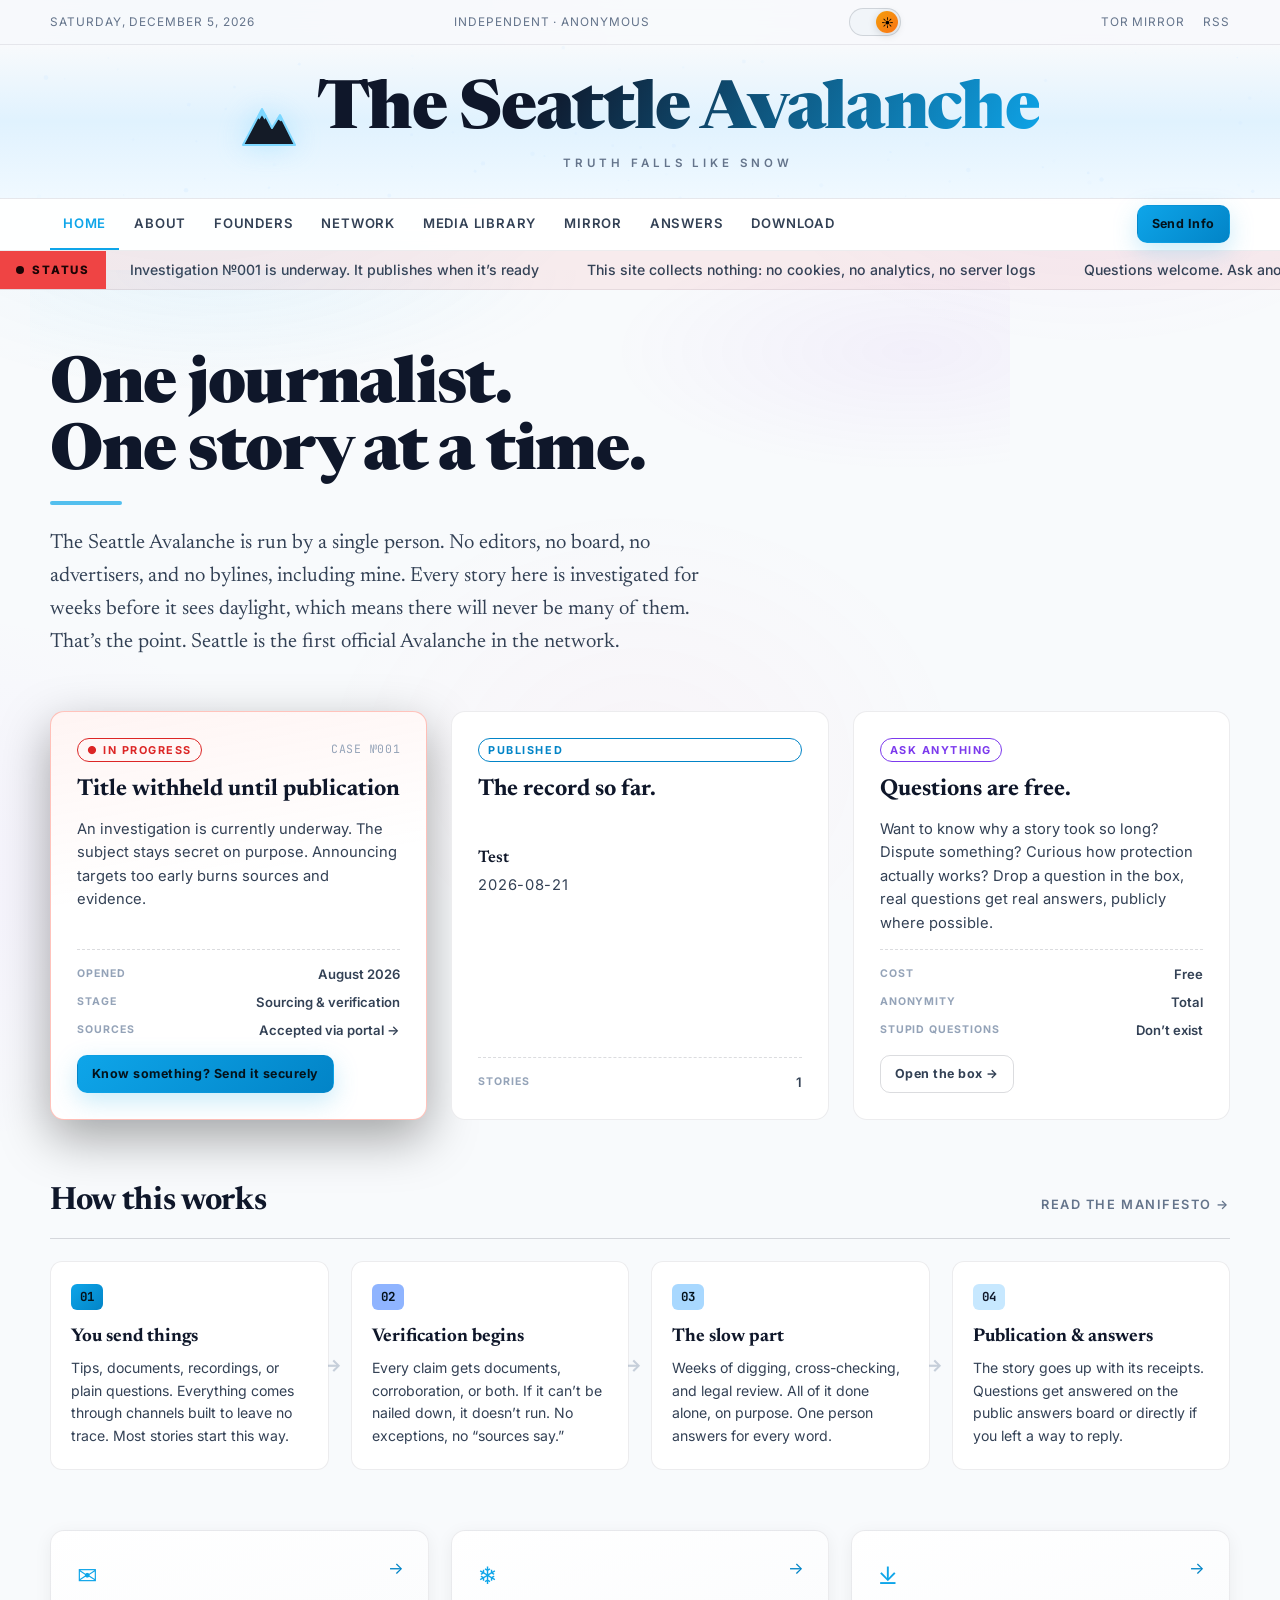
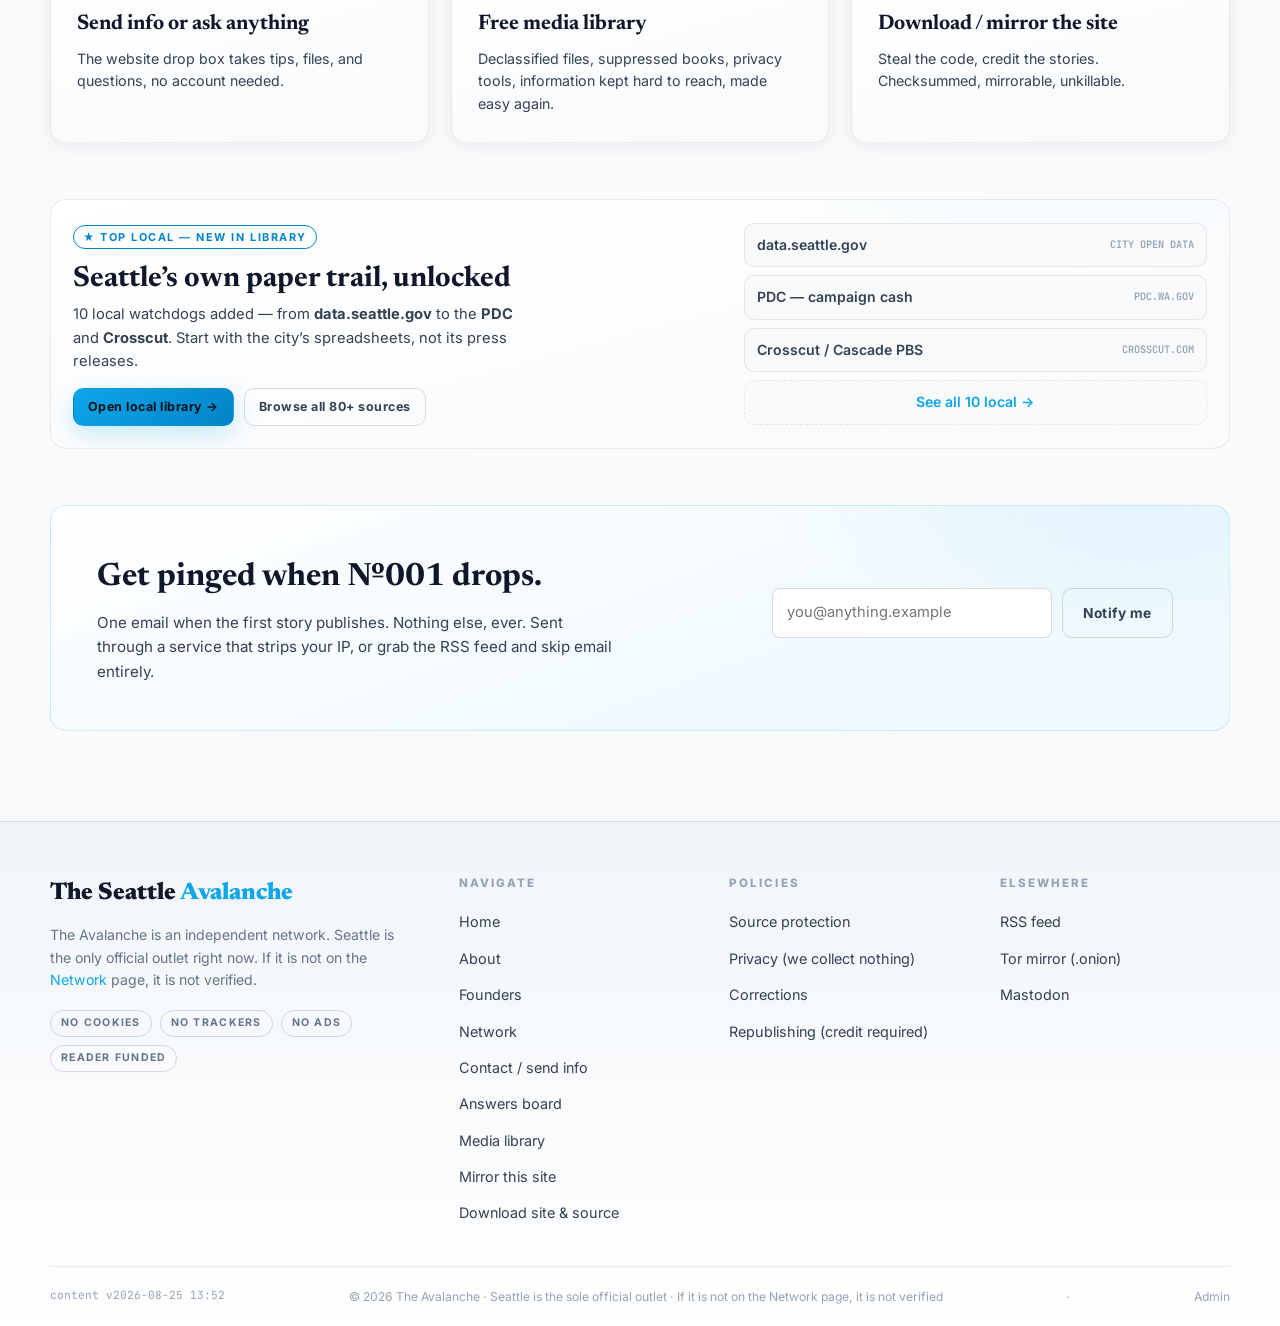
==== commit 42ff16c5: "make main page professional: remove stray green, mute chips, tone down - css: mute all chips to desa" ====
--- a/index.html
+++ b/index.html
@@ -18,7 +18,7 @@
 .statement{position:relative}
 .statement::before{content:"";position:absolute;top:-20px;left:-20px;right:-20px;bottom:-10px;background:radial-gradient(600px 200px at 20% 0%, rgba(125,215,255,0.07), transparent 60%), radial-gradient(500px 200px at 90% 20%, rgba(157,78,221,0.06), transparent 60%);pointer-events:none;border-radius:18px}
 .statement h1{position:relative}
-.statement h1::after{content:"";display:block;width:72px;height:4px;margin-top:14px;background:var(--gradient-1);border-radius:999px}
+.statement h1::after{content:"";display:block;width:72px;height:4px;margin-top:14px;background:var(--ice);border-radius:999px;opacity:.7}
 .status-card{transition:transform .2s, border-color .2s, box-shadow .2s}
 .status-card:hover{transform:translateY(-4px);border-color:rgba(125,215,255,0.3);box-shadow:0 18px 40px rgba(0,0,0,0.28)}
 .status-card--active:hover{box-shadow:0 18px 40px rgba(255,107,157,0.18)}
@@ -31,7 +31,7 @@
 .cta-card::before{content:"";position:absolute;inset:0;background:radial-gradient(400px 120px at 90% -10%, rgba(125,215,255,0.08), transparent 60%);opacity:0;transition:opacity .2s;pointer-events:none}
 .cta-card:hover::before{opacity:1}
 .feature-strip{margin:56px 0 8px;background:linear-gradient(165deg, var(--surface), #0d1219);border:1px solid var(--line);border-radius:16px;padding:22px;display:grid;grid-template-columns:1.4fr 1fr;gap:22px;align-items:center;position:relative;overflow:hidden}
-.feature-strip::before{content:"";position:absolute;inset:0;background:radial-gradient(600px 200px at 85% -20%, rgba(163,255,18,0.07), transparent 60%);pointer-events:none}
+.feature-strip::before{content:"";position:absolute;inset:0;background:radial-gradient(600px 200px at 85% -20%, rgba(125,215,255,0.06), transparent 60%);pointer-events:none}
 .feature-strip h2{font-family:var(--font-serif);font-size:clamp(1.3rem,2.5vw,1.8rem);position:relative}
 .feature-strip p{color:var(--text-soft);font-size:.92rem;max-width:50ch;position:relative}
 .feature-links{display:grid;gap:8px;position:relative}
--- a/css/styles.css
+++ b/css/styles.css
@@ -5,12 +5,12 @@
 
 /* ---------- Tokens ---------- */
 :root {
-  --bg: #0a0e14;
-  --bg-raise: #10151f;
-  --surface: #141b27;
-  --surface-2: #1a2333;
-  --line: rgba(255, 255, 255, 0.09);
-  --line-strong: rgba(255, 255, 255, 0.18);
+  --bg: #0f141e;
+  --bg-raise: #182235;
+  --surface: #1a2537;
+  --surface-2: #1f2e4a;
+  --line: rgba(180, 210, 255, 0.11);
+  --line-strong: rgba(180, 210, 255, 0.20);
 
   --text: #e9edf4;
   --text-soft: #b7c1d1;
@@ -90,6 +90,12 @@
   border-top-color: var(--line-strong);
 }
 
+[data-theme="light"] body::before{
+  background:
+    radial-gradient(700px 500px at 15% 8%, rgba(14,165,233,0.07), transparent 65%),
+    radial-gradient(600px 400px at 85% 12%, rgba(168,85,247,0.06), transparent 60%),
+    radial-gradient(500px 400px at 50% 85%, rgba(255,107,157,0.04), transparent 65%);
+}
 [data-theme="light"] .chip--local      { color: #0284c7; }
 [data-theme="light"] .chip--politics   { color: #7c3aed; }
 [data-theme="light"] .chip--surveil    { color: #dc2626; }
@@ -134,27 +140,74 @@
   background: linear-gradient(135deg, #f59e0b, #f97316);
 }
 
-/* ---------- More colorful accents ---------- */
-.status-card--active {
-  border-color: rgba(255, 107, 157, 0.35);
+/* ---------- Professional color integration + subtle motion ---------- */
+body::before{
+  content:"";
+  position:fixed; inset:0;
   background:
-    linear-gradient(170deg, rgba(255, 107, 157, 0.06), transparent 42%),
-    linear-gradient(200deg, rgba(157, 78, 221, 0.04), transparent 50%),
+    radial-gradient(700px 500px at 15% 8%, rgba(125,215,255,0.045), transparent 65%),
+    radial-gradient(600px 400px at 85% 12%, rgba(125,215,255,0.03), transparent 60%);
+  pointer-events:none; z-index:-1;
+}
+
+/* Masthead stays editorial - subtle depth, no rainbow */
+.masthead{ background: linear-gradient(180deg, #111827 0%, #0f1a2e 55%, #0f141e 100%); border-bottom-color: rgba(125,215,255,0.08); }
+.masthead-title a span{
+  background: linear-gradient(110deg, var(--text) 55%, var(--ice) 100%);
+  -webkit-background-clip:text; background-clip:text;
+}
+.logo-mark{ filter: drop-shadow(0 0 12px rgba(125,215,255,0.28)); transition: filter .3s ease; }
+.logo-mark:hover{ filter: drop-shadow(0 0 18px rgba(125,215,255,0.45)); }
+/* tiny easter egg: click logo 3x triggers snow - logic in script.js */
+
+/* Ticker stays alert, not rainbow - single ice accent */
+.ticker-label{ background: var(--ice); color: #04121b; }
+
+/* Status cards - uniform professional, one subtle ice accent for active */
+.status-card{ border-top: 2px solid transparent; transition: transform .2s ease, border-color .2s, box-shadow .2s; }
+.status-card:hover{ transform: translateY(-2px); border-color: rgba(125,215,255,0.18); box-shadow: 0 10px 28px rgba(0,0,0,0.28); }
+.status-card--active{
+  border-top-color: var(--ice);
+  border-color: rgba(125,215,255,0.22);
+  background:
+    linear-gradient(180deg, rgba(125,215,255,0.05), transparent 45%),
     var(--surface);
 }
 
-.how-step:nth-child(1) .num { background: linear-gradient(135deg, #7dd7ff, #0ea5e9); }
-.how-step:nth-child(2) .num { background: linear-gradient(135deg, #9d4edd, #7c3aed); }
-.how-step:nth-child(3) .num { background: linear-gradient(135deg, #ff6b9d, #ec4899); }
-.how-step:nth-child(4) .num { background: linear-gradient(135deg, #a3ff12, #22c55e); color: #0f172a; }
-
-.cta-card:nth-child(1) { border-top: 3px solid #0ea5e9; }
-.cta-card:nth-child(2) { border-top: 3px solid #9d4edd; }
-.cta-card:nth-child(3) { border-top: 3px solid #ff6b9d; }
-
-.lib-card:nth-child(3n+1) { border-left: 3px solid rgba(125, 215, 255, 0.3); }
-.lib-card:nth-child(3n+2) { border-left: 3px solid rgba(157, 78, 221, 0.3); }
-.lib-card:nth-child(3n+3) { border-left: 3px solid rgba(255, 107, 157, 0.3); }
+/* How it works - one palette, subtle lift */
+.how-step{ transition: transform .18s, border-color .18s; }
+.how-step:hover{ transform: translateY(-2px); border-color: rgba(125,215,255,0.18); }
+.how-step .num{ background: var(--ice); color:#04121b; box-shadow: none; }
+.how-step:nth-child(2) .num{ background: #8fb4ff; }
+.how-step:nth-child(3) .num{ background: #a8d8ff; }
+.how-step:nth-child(4) .num{ background: #c7e8ff; color:#0f172a; }
+
+/* CTA cards - unified ice top edge + gentle hover, no sliding rainbows */
+.cta-card{ border-top: 2px solid transparent; transition: transform .2s, border-color .2s, box-shadow .2s; }
+.cta-card:hover{ transform: translateY(-3px); border-top-color: rgba(125,215,255,0.45); box-shadow: 0 12px 32px rgba(0,0,0,0.28); }
+.cta-icon{ transition: transform .2s ease; }
+.cta-card:hover .cta-icon{ transform: translateY(-2px); }
+
+/* Library cards - single ice left edge, professional */
+.lib-card{ border-left: 2px solid transparent; transition: border-color .18s, transform .18s, box-shadow .18s; }
+.lib-card:hover{ border-left-color: var(--ice); transform: translateY(-2px); box-shadow: 0 8px 22px rgba(0,0,0,0.18); }
+
+/* Buttons - editorial, no shimmer - just solid ice with soft glow on hover */
+.btn--primary{
+  background: var(--ice);
+  color: #04121b;
+  box-shadow: 0 4px 16px rgba(125,215,255,0.18);
+}
+.btn--primary:hover{ background: #a6e4ff; box-shadow: 0 6px 20px rgba(125,215,255,0.26); }
+
+/* Bands - subtle ice wash, no pulsing */
+.notify-band, .tip-band, .dl-panel{ border-color: rgba(125,215,255,0.16); }
+.notify-band::before, .tip-band::before, .dl-panel::before{ display:none; }
+
+/* Small moving detail: snow is the animation - keep canvas subtle, add hover sparkle on headline */
+.statement h1:hover{ text-shadow: 0 0 22px rgba(125,215,255,0.18); transition: text-shadow .3s; }
+/* Easter egg hint: footer logo drifts on hover */
+.foot-logo:hover{ letter-spacing: 0.01em; transition: letter-spacing .25s; }
 
 /* ---------- Reset ---------- */
 *,
@@ -276,12 +329,12 @@
 }
 
 .chip--local      { color: #7dd7ff; }
-.chip--politics   { color: #b79bff; }
-.chip--surveil    { color: #ff7a6b; }
-.chip--environ    { color: #6fe0a8; }
-.chip--labor      { color: #ffd166; }
-.chip--culture    { color: #ff8fd8; }
-.chip--housing    { color: #66e3d6; }
+.chip--politics   { color: #9db1ff; }
+.chip--surveil    { color: #8fb8ff; }
+.chip--environ    { color: #8fb8c9; }
+.chip--labor      { color: #a8b5c9; }
+.chip--culture    { color: #b0a8cc; }
+.chip--housing    { color: #8fb8c9; }
 .chip--opinion    { color: #9aa9bf; }
 
 /* ---------- Buttons ---------- */
